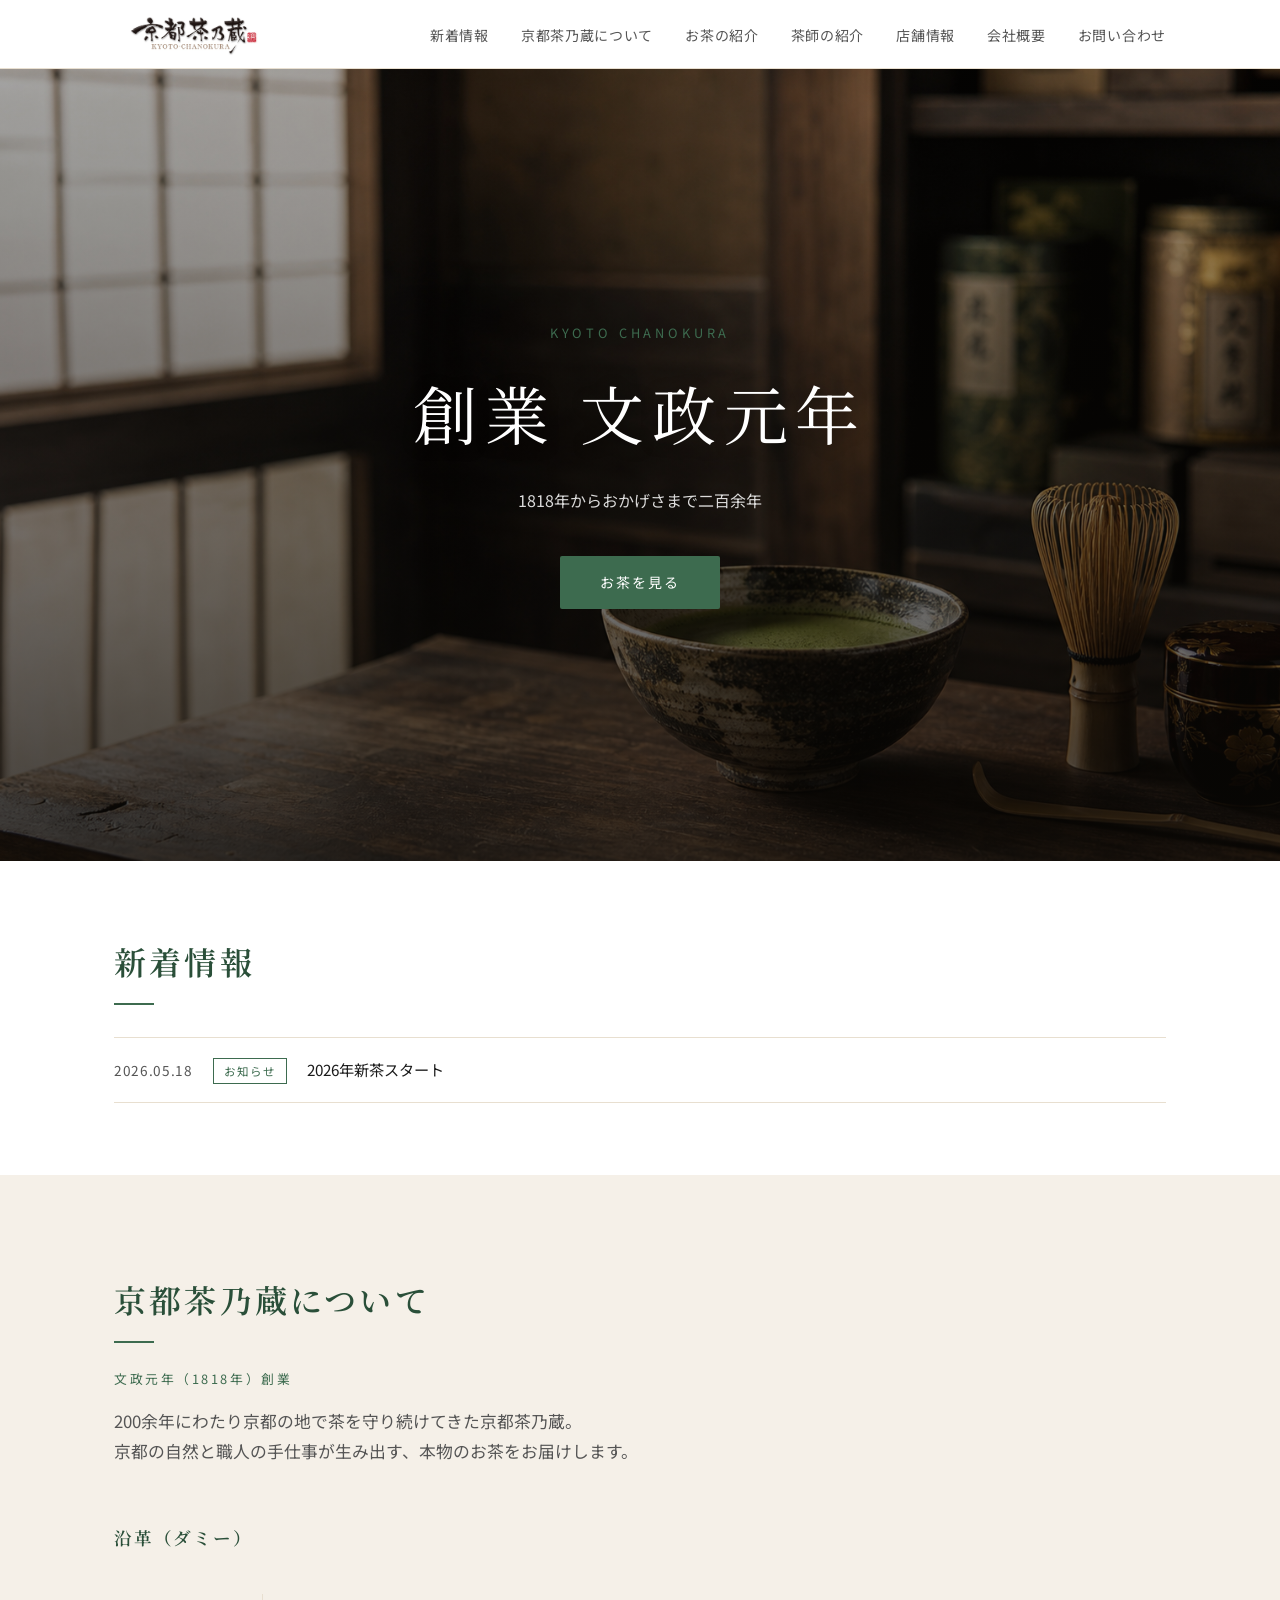
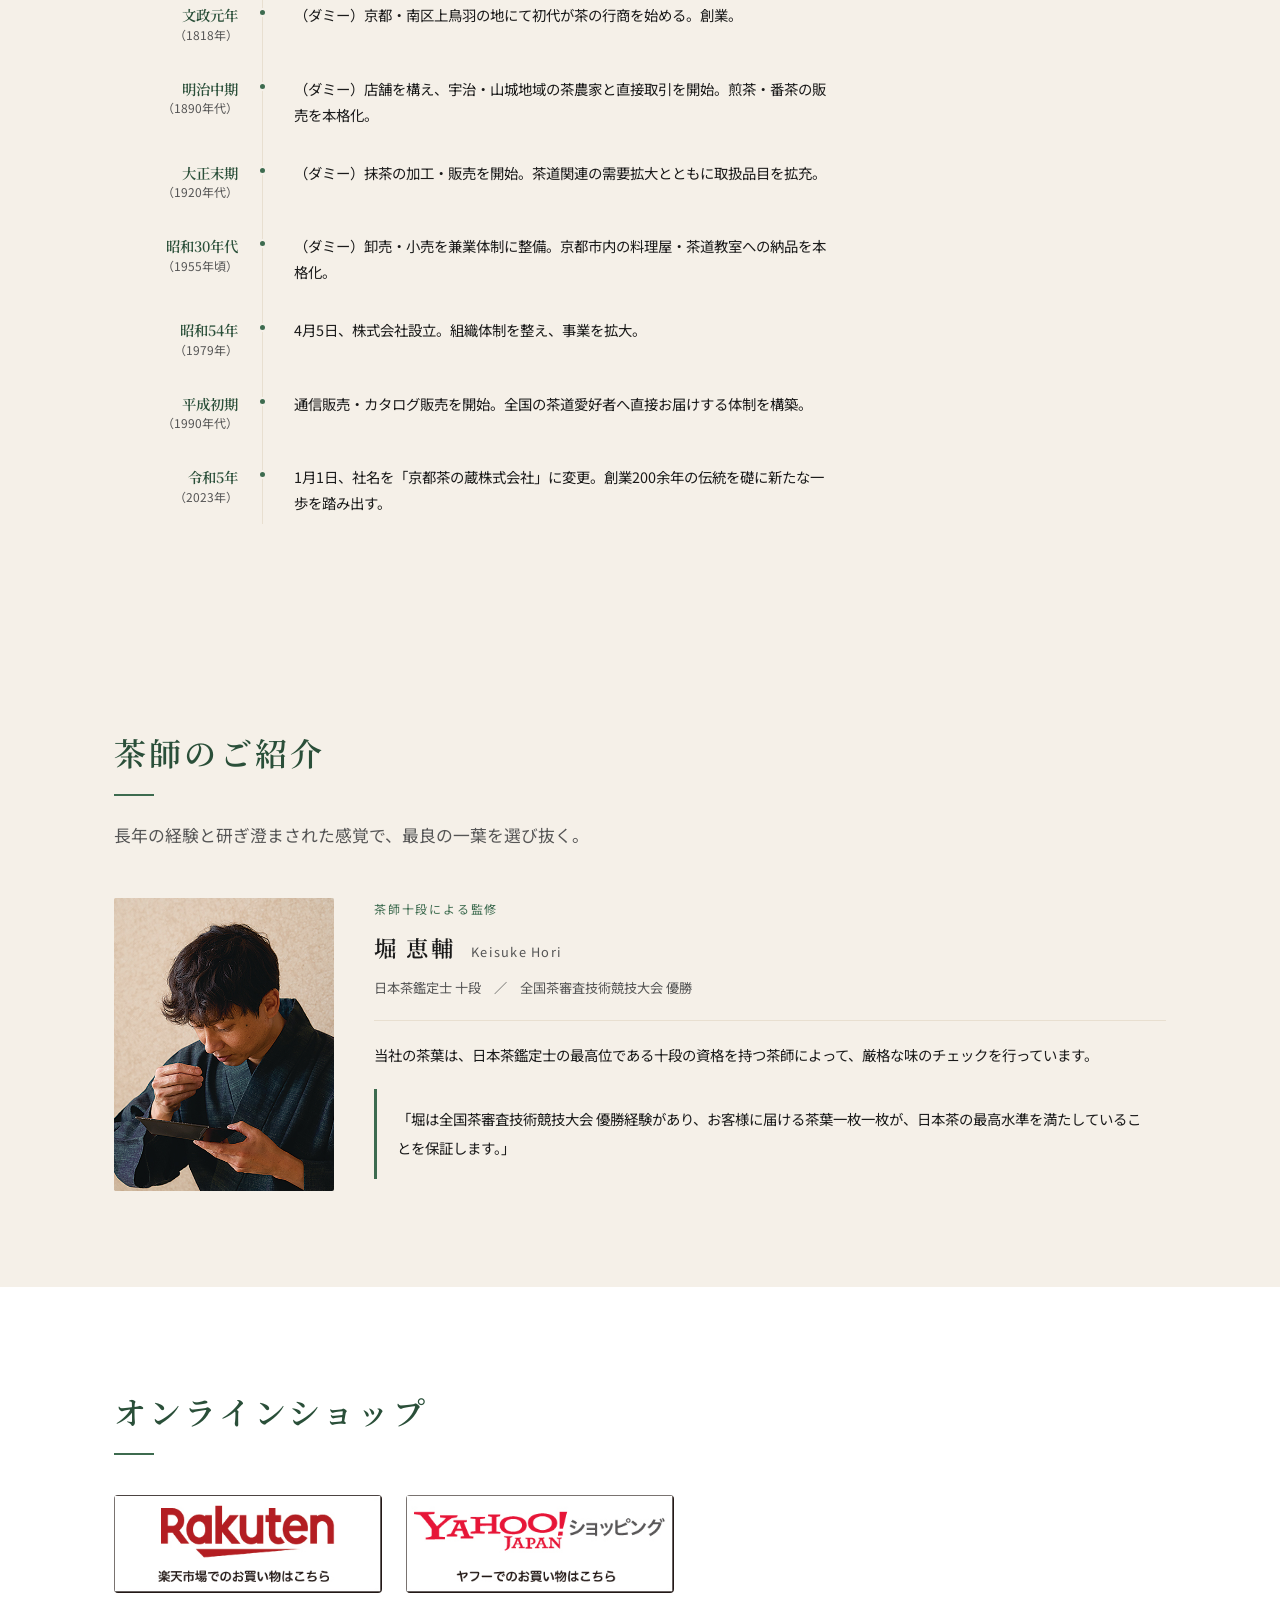
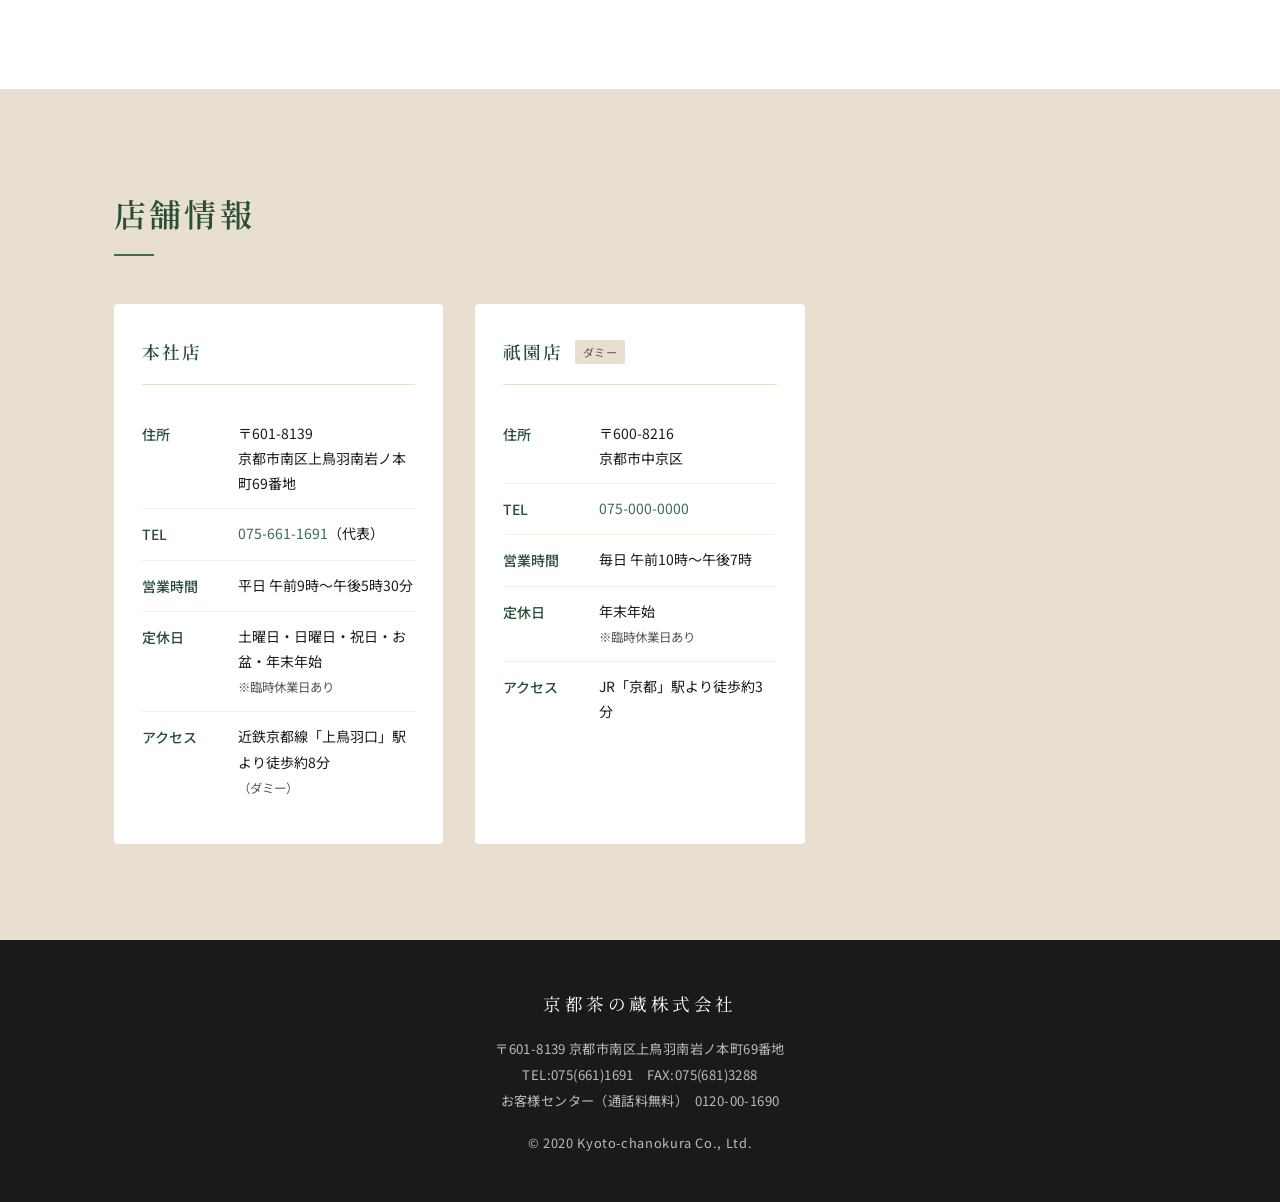
==== index.html @ 1d904d63 "Update footer with company address and contact info Co-Authored-By: Claude Sonnet 4.6 <noreply@anthr" ====
<!DOCTYPE html>
<html lang="ja">
<head>
  <meta charset="UTF-8">
  <meta name="viewport" content="width=device-width, initial-scale=1.0">
  <title>京都茶乃蔵 | 公式サイト</title>
  <meta name="description" content="京都茶乃蔵 — 京都が育んだお茶の文化を、現代の暮らしへ。">

  <!-- OGP -->
  <meta property="og:title" content="京都茶乃蔵 | 公式サイト">
  <meta property="og:description" content="京都が育んだお茶の文化を、現代の暮らしへ。">
  <meta property="og:type" content="website">
  <meta property="og:locale" content="ja_JP">

  <!-- Fonts -->
  <link rel="preconnect" href="https://fonts.googleapis.com">
  <link rel="preconnect" href="https://fonts.gstatic.com" crossorigin>
  <link href="https://fonts.googleapis.com/css2?family=Noto+Sans+JP:wght@400;500&family=Noto+Serif+JP:wght@400;600&display=swap" rel="stylesheet">

  <link rel="stylesheet" href="css/style.css">
</head>
<body>

  <!-- ヘッダー -->
  <header class="site-header">
    <div class="container header-inner">
      <a href="#" class="logo">
        <img src="images/logo08sf.jpg" alt="京都茶乃蔵" class="logo-img">
      </a>
      <nav class="global-nav" aria-label="メインナビゲーション">
        <ul>
          <li><a href="#news">新着情報</a></li>
          <li><a href="#about">京都茶乃蔵について</a></li>
          <li><a href="tea.html">お茶の紹介</a></li>
          <li><a href="#chashi">茶師の紹介</a></li>
          <li><a href="#shop">店舗情報</a></li>
          <li><a href="company.html">会社概要</a></li>
          <li><a href="#contact">お問い合わせ</a></li>
        </ul>
      </nav>
    </div>
  </header>

  <!-- ヒーロー -->
  <section class="hero" style="background-image: url('images/hero.jpg');">
    <div class="hero-overlay"></div>
    <div class="hero-content">
      <p class="hero-sub">Kyoto Chanokura</p>
      <h1 class="hero-title">創業 文政元年</h1>
      <p class="hero-desc">1818年からおかげさまで二百余年</p>
      <a href="tea.html" class="btn-primary">お茶を見る</a>
    </div>
  </section>

  <!-- 新着情報 -->
  <section id="news" class="section news">
    <div class="container news-inner">
      <h2 class="section-title">新着情報</h2>
      <ul class="news-list">
        <li class="news-item">
          <time class="news-date" datetime="2026-05-18">2026.05.18</time>
          <span class="news-category">お知らせ</span>
          <span class="news-text">2026年新茶スタート</span>
        </li>
      </ul>
    </div>
  </section>

  <!-- コンセプト／沿革 -->
  <section id="about" class="section about">
    <div class="container">
      <h2 class="section-title">京都茶乃蔵について</h2>
      <p class="about-founding">文政元年（1818年）創業</p>
      <p class="section-lead">
        200余年にわたり京都の地で茶を守り続けてきた京都茶乃蔵。<br>
        京都の自然と職人の手仕事が生み出す、本物のお茶をお届けします。
      </p>

      <h3 class="history-heading">沿革（ダミー）</h3>
      <ol class="history-list">
        <li class="history-item">
          <span class="history-year">文政元年<span class="history-ad">（1818年）</span></span>
          <span class="history-desc">（ダミー）京都・南区上鳥羽の地にて初代が茶の行商を始める。創業。</span>
        </li>
        <li class="history-item">
          <span class="history-year">明治中期<span class="history-ad">（1890年代）</span></span>
          <span class="history-desc">（ダミー）店舗を構え、宇治・山城地域の茶農家と直接取引を開始。煎茶・番茶の販売を本格化。</span>
        </li>
        <li class="history-item">
          <span class="history-year">大正末期<span class="history-ad">（1920年代）</span></span>
          <span class="history-desc">（ダミー）抹茶の加工・販売を開始。茶道関連の需要拡大とともに取扱品目を拡充。</span>
        </li>
        <li class="history-item">
          <span class="history-year">昭和30年代<span class="history-ad">（1955年頃）</span></span>
          <span class="history-desc">（ダミー）卸売・小売を兼業体制に整備。京都市内の料理屋・茶道教室への納品を本格化。</span>
        </li>
        <li class="history-item">
          <span class="history-year">昭和54年<span class="history-ad">（1979年）</span></span>
          <span class="history-desc">4月5日、株式会社設立。組織体制を整え、事業を拡大。</span>
        </li>
        <li class="history-item">
          <span class="history-year">平成初期<span class="history-ad">（1990年代）</span></span>
          <span class="history-desc">通信販売・カタログ販売を開始。全国の茶道愛好者へ直接お届けする体制を構築。</span>
        </li>
        <li class="history-item">
          <span class="history-year">令和5年<span class="history-ad">（2023年）</span></span>
          <span class="history-desc">1月1日、社名を「京都茶の蔵株式会社」に変更。創業200余年の伝統を礎に新たな一歩を踏み出す。</span>
        </li>
      </ol>
    </div>
  </section>


  <!-- 茶師の紹介 -->
  <section id="chashi" class="section chashi">
    <div class="container">
      <h2 class="section-title">茶師のご紹介</h2>
      <p class="section-lead">長年の経験と研ぎ澄まされた感覚で、最良の一葉を選び抜く。</p>

      <div class="chashi-grid">

        <article class="chashi-card">
          <div class="chashi-photo">
            <img src="images/hori.jpg" alt="堀 恵輔" loading="lazy">
          </div>
          <div class="chashi-body">
            <p class="chashi-title">茶師十段による監修</p>
            <h3 class="chashi-name">堀 恵輔<span class="chashi-name-en">Keisuke Hori</span></h3>
            <p class="chashi-grade">日本茶鑑定士 十段　／　全国茶審査技術競技大会 優勝</p>
            <p class="chashi-bio">当社の茶葉は、日本茶鑑定士の最高位である十段の資格を持つ茶師によって、厳格な味のチェックを行っています。</p>
            <blockquote class="chashi-quote">「堀は全国茶審査技術競技大会 優勝経験があり、お客様に届ける茶葉一枚一枚が、日本茶の最高水準を満たしていることを保証します。」</blockquote>
          </div>
        </article>


      </div>
    </div>
  </section>

  <!-- ECサイトバナー -->
  <section class="section ec-banner-section">
    <div class="container">
      <h2 class="section-title">オンラインショップ</h2>
      <div class="ec-banner-grid">
        <a href="https://www.rakuten.co.jp/kyoto-chanokura/" target="_blank" rel="noopener noreferrer" class="ec-banner-link">
          <img src="images/ec_rakuten.jpg" alt="楽天市場で購入する" class="ec-banner-img">
        </a>
        <a href="https://store.shopping.yahoo.co.jp/kyoto-chanokura/" target="_blank" rel="noopener noreferrer" class="ec-banner-link">
          <img src="images/ec_yahoo.jpg" alt="Yahoo!ショッピングで購入する" class="ec-banner-img">
        </a>
      </div>
    </div>
  </section>

  <!-- 店舗情報 -->
  <section id="shop" class="section shop">
    <div class="container">
      <h2 class="section-title">店舗情報</h2>

      <div class="shop-grid">

        <!-- 本社店 -->
        <div class="shop-card">
          <h3 class="shop-name">本社店</h3>
          <dl class="shop-info">
            <div class="shop-row">
              <dt>住所</dt>
              <dd>〒601-8139<br>京都市南区上鳥羽南岩ノ本町69番地</dd>
            </div>
            <div class="shop-row">
              <dt>TEL</dt>
              <dd><a href="tel:0756611691">075-661-1691</a>（代表）</dd>
            </div>
            <div class="shop-row">
              <dt>営業時間</dt>
              <dd>平日 午前9時〜午後5時30分</dd>
            </div>
            <div class="shop-row">
              <dt>定休日</dt>
              <dd>土曜日・日曜日・祝日・お盆・年末年始<br><span class="shop-note">※臨時休業日あり</span></dd>
            </div>
            <div class="shop-row">
              <dt>アクセス</dt>
              <dd>近鉄京都線「上鳥羽口」駅より徒歩約8分<br><span class="shop-note">（ダミー）</span></dd>
            </div>
          </dl>
        </div>

        <!-- 京都駅前店（ダミー） -->
        <div class="shop-card">
          <h3 class="shop-name">祇園店<span class="shop-badge">ダミー</span></h3>
          <dl class="shop-info">
            <div class="shop-row">
              <dt>住所</dt>
              <dd>〒600-8216<br>京都市中京区</dd>
            </div>
            <div class="shop-row">
              <dt>TEL</dt>
              <dd><a href="tel:0756611691">075-000-0000</a></dd>
            </div>
            <div class="shop-row">
              <dt>営業時間</dt>
              <dd>毎日 午前10時〜午後7時</dd>
            </div>
            <div class="shop-row">
              <dt>定休日</dt>
              <dd>年末年始<br><span class="shop-note">※臨時休業日あり</span></dd>
            </div>
            <div class="shop-row">
              <dt>アクセス</dt>
              <dd>JR「京都」駅より徒歩約3分</dd>
            </div>
          </dl>
        </div>

      </div><!-- /.shop-grid -->
    </div>
  </section>

  <!-- フッター -->
  <footer class="site-footer">
    <div class="container">
      <p class="footer-logo">京都茶の蔵株式会社</p>
      <p class="footer-address">〒601-8139 京都市南区上鳥羽南岩ノ本町69番地</p>
      <p class="footer-tel">TEL:075(661)1691　FAX:075(681)3288</p>
      <p class="footer-tel">お客様センター（通話料無料）　0120-00-1690</p>
      <p class="footer-copy">&copy; 2020 Kyoto-chanokura Co., Ltd.</p>
    </div>
  </footer>

  <script src="js/main.js"></script>
</body>
</html>
---- css/style.css ----
/* ===========================
   CSS カスタムプロパティ（和モダンカラー）
   =========================== */
:root {
  --color-matcha:    #3d6b4f;   /* 抹茶グリーン */
  --color-matcha-dk: #2a4f39;   /* 濃い抹茶 */
  --color-kinari:    #f5f0e8;   /* 生成り色（背景） */
  --color-beige:     #e8dfd0;   /* ベージュ */
  --color-sumi:      #1a1a1a;   /* 墨色（テキスト） */
  --color-sumi-lt:   #555;      /* 薄墨 */
  --color-white:     #ffffff;

  --font-serif: 'Noto Serif JP', serif;
  --font-sans:  'Noto Sans JP', sans-serif;

  --container-width: 1100px;
  --section-pad: 96px;
}

/* ===========================
   リセット・ベース
   =========================== */
*, *::before, *::after { box-sizing: border-box; margin: 0; padding: 0; }

html { scroll-behavior: smooth; }

body {
  font-family: var(--font-sans);
  font-size: 1rem;
  line-height: 1.8;
  color: var(--color-sumi);
  background: var(--color-kinari);
}

img { display: block; max-width: 100%; }

a { color: inherit; text-decoration: none; }

ul { list-style: none; }

/* ===========================
   レイアウト共通
   =========================== */
.container {
  max-width: var(--container-width);
  margin: 0 auto;
  padding: 0 24px;
}

.section {
  padding: var(--section-pad) 0;
}

.section-title {
  font-family: var(--font-serif);
  font-size: clamp(1.5rem, 3vw, 2rem);
  font-weight: 600;
  letter-spacing: 0.1em;
  margin-bottom: 24px;
  color: var(--color-matcha-dk);
}

.section-title::after {
  content: '';
  display: block;
  width: 40px;
  height: 2px;
  background: var(--color-matcha);
  margin-top: 12px;
}

.about-founding {
  font-size: 0.8rem;
  letter-spacing: 0.2em;
  color: var(--color-matcha);
  margin-bottom: 16px;
}

.section-lead {
  font-size: 1.05rem;
  color: var(--color-sumi-lt);
  max-width: 560px;
}

/* ===========================
   ヘッダー
   =========================== */
.site-header {
  position: sticky;
  top: 0;
  z-index: 100;
  background: var(--color-white);
  border-bottom: 1px solid var(--color-beige);
}

.header-inner {
  display: flex;
  align-items: center;
  justify-content: space-between;
  height: 68px;
}

.logo {
  display: flex;
  align-items: center;
}

.logo-img {
  height: 48px;
  width: auto;
  display: block;
}

.global-nav ul {
  display: flex;
  gap: 32px;
}

.global-nav a {
  font-size: 0.875rem;
  letter-spacing: 0.05em;
  color: var(--color-sumi-lt);
  transition: color 0.2s;
}

.global-nav a:hover {
  color: var(--color-matcha);
}

/* ===========================
   ヒーロー
   =========================== */
.hero {
  min-height: 88vh;
  display: flex;
  align-items: center;
  justify-content: center;
  text-align: center;
  background-color: #1a1410;
  background-size: cover;
  background-position: center 40%;
  background-repeat: no-repeat;
  padding: 80px 24px;
  position: relative;
}

.hero-overlay {
  position: absolute;
  inset: 0;
  background: linear-gradient(
    to bottom,
    rgba(10, 8, 5, 0.35) 0%,
    rgba(10, 8, 5, 0.55) 60%,
    rgba(10, 8, 5, 0.75) 100%
  );
}

.hero-content {
  position: relative;
  z-index: 1;
}

.hero-sub {
  font-size: 0.8rem;
  letter-spacing: 0.3em;
  text-transform: uppercase;
  color: var(--color-matcha);
  margin-bottom: 20px;
}

.hero-title {
  font-family: var(--font-serif);
  font-size: clamp(2.2rem, 6vw, 4rem);
  font-weight: 400;
  letter-spacing: 0.12em;
  line-height: 1.5;
  color: var(--color-white);
  text-shadow: 0 2px 16px rgba(0,0,0,0.4);
  margin-bottom: 24px;
}

.hero-desc {
  font-size: 1rem;
  color: rgba(255, 255, 255, 0.85);
  line-height: 2;
  margin-bottom: 40px;
}

/* ===========================
   ボタン
   =========================== */
.btn-primary {
  display: inline-block;
  padding: 14px 40px;
  background: var(--color-matcha);
  color: var(--color-white);
  font-size: 0.875rem;
  letter-spacing: 0.15em;
  border-radius: 2px;
  transition: background 0.25s;
}

.btn-primary:hover {
  background: var(--color-matcha-dk);
}

/* ===========================
   商品グリッド
   =========================== */
.product-grid {
  display: grid;
  grid-template-columns: repeat(auto-fill, minmax(280px, 1fr));
  gap: 32px;
  margin-top: 48px;
}

/* ===========================
   新着情報
   =========================== */
.news {
  background: var(--color-white);
  padding-top: 72px;
  padding-bottom: 72px;
}

.news-list {
  margin-top: 32px;
  border-top: 1px solid var(--color-beige);
}

.news-item {
  display: flex;
  align-items: baseline;
  gap: 20px;
  padding: 18px 0;
  border-bottom: 1px solid var(--color-beige);
  flex-wrap: wrap;
}

.news-date {
  font-size: 0.85rem;
  color: var(--color-sumi-lt);
  letter-spacing: 0.05em;
  white-space: nowrap;
}

.news-category {
  font-size: 0.72rem;
  letter-spacing: 0.08em;
  color: var(--color-matcha);
  border: 1px solid var(--color-matcha);
  padding: 2px 10px;
  white-space: nowrap;
}

.news-text {
  font-size: 0.95rem;
  color: var(--color-sumi);
}

/* ===========================
   沿革
   =========================== */
.history-heading {
  font-family: var(--font-serif);
  font-size: 1.1rem;
  font-weight: 600;
  letter-spacing: 0.1em;
  color: var(--color-matcha-dk);
  margin-top: 56px;
  margin-bottom: 32px;
}

.history-list {
  list-style: none;
  max-width: 720px;
  position: relative;
}

.history-list::before {
  content: '';
  position: absolute;
  left: 148px;
  top: 8px;
  bottom: 8px;
  width: 1px;
  background: var(--color-beige);
}

.history-item {
  display: grid;
  grid-template-columns: 148px 1fr;
  gap: 0 32px;
  padding: 16px 0;
  position: relative;
}

.history-item::before {
  content: '';
  position: absolute;
  left: 144px;
  top: 22px;
  width: 9px;
  height: 9px;
  border-radius: 50%;
  background: var(--color-matcha);
  border: 2px solid var(--color-kinari);
}

.history-year {
  font-family: var(--font-serif);
  font-size: 0.9rem;
  font-weight: 600;
  color: var(--color-matcha-dk);
  text-align: right;
  padding-right: 24px;
  padding-top: 2px;
  line-height: 1.5;
}

.history-ad {
  display: block;
  font-family: var(--font-sans);
  font-size: 0.75rem;
  font-weight: 400;
  color: var(--color-sumi-lt);
  letter-spacing: 0;
}

.history-desc {
  font-size: 0.9rem;
  color: var(--color-sumi);
  line-height: 1.8;
}

@media (max-width: 600px) {
  .history-list::before { left: 0; }

  .history-item {
    grid-template-columns: 1fr;
    padding-left: 20px;
  }

  .history-item::before { left: -4px; top: 18px; }

  .history-year { text-align: left; padding-right: 0; }
}

/* ===========================
   商品カード
   =========================== */
.product-card {
  background: var(--color-white);
  border-radius: 4px;
  overflow: hidden;
  transition: transform 0.25s, box-shadow 0.25s;
}

.product-card:hover {
  transform: translateY(-4px);
  box-shadow: 0 12px 32px rgba(0,0,0,0.08);
}

.product-img-wrap {
  aspect-ratio: 4 / 3;
  overflow: hidden;
  background: var(--color-beige);
}

.product-img-wrap img {
  width: 100%;
  height: 100%;
  object-fit: cover;
  transition: transform 0.4s;
}

.product-card:hover .product-img-wrap img {
  transform: scale(1.04);
}

.product-body {
  padding: 20px 24px 28px;
}

.product-name {
  font-family: var(--font-serif);
  font-size: 1.2rem;
  font-weight: 600;
  letter-spacing: 0.1em;
  color: var(--color-matcha-dk);
  margin-bottom: 10px;
}

.product-desc {
  font-size: 0.875rem;
  color: var(--color-sumi-lt);
  line-height: 1.8;
}

/* ===========================
   茶師の紹介
   =========================== */
.chashi-grid {
  display: flex;
  flex-direction: column;
  gap: 56px;
  margin-top: 48px;
}

.chashi-card {
  display: grid;
  grid-template-columns: 220px 1fr;
  gap: 40px;
  align-items: start;
}


.chashi-photo {
  aspect-ratio: 3 / 4;
  overflow: hidden;
  background: var(--color-beige);
  border-radius: 2px;
}

.chashi-photo img {
  width: 100%;
  height: 100%;
  object-fit: cover;
  object-position: top;
}

.chashi-title {
  font-size: 0.75rem;
  letter-spacing: 0.15em;
  color: var(--color-matcha);
  margin-bottom: 8px;
}

.chashi-name {
  font-family: var(--font-serif);
  font-size: 1.4rem;
  font-weight: 600;
  letter-spacing: 0.1em;
  color: var(--color-sumi);
  margin-bottom: 8px;
  display: flex;
  align-items: baseline;
  gap: 16px;
  flex-wrap: wrap;
}

.chashi-name-en {
  font-family: var(--font-sans);
  font-size: 0.8rem;
  font-weight: 400;
  letter-spacing: 0.1em;
  color: var(--color-sumi-lt);
}

.chashi-grade {
  font-size: 0.825rem;
  color: var(--color-sumi-lt);
  margin-bottom: 20px;
  padding-bottom: 20px;
  border-bottom: 1px solid var(--color-beige);
}

.chashi-bio {
  font-size: 0.9rem;
  color: var(--color-sumi);
  line-height: 2;
}

.chashi-quote {
  margin-top: 20px;
  padding: 16px 20px;
  border-left: 3px solid var(--color-matcha);
  background: var(--color-kinari);
  font-size: 0.9rem;
  line-height: 2;
  color: var(--color-sumi);
  font-style: normal;
}

@media (max-width: 640px) {
  .chashi-card,
  .chashi-card:nth-child(even) {
    grid-template-columns: 1fr;
    direction: ltr;
  }

  .chashi-photo {
    aspect-ratio: 4 / 3;
    max-width: 180px;
  }
}

/* ===========================
   店舗情報
   =========================== */
.shop {
  background: var(--color-beige);
}

.shop-grid {
  display: grid;
  grid-template-columns: repeat(auto-fill, minmax(320px, 1fr));
  gap: 32px;
  margin-top: 48px;
}

.shop-card {
  background: var(--color-white);
  padding: 32px 28px;
  border-radius: 4px;
}

.shop-name {
  font-family: var(--font-serif);
  font-size: 1.1rem;
  font-weight: 600;
  letter-spacing: 0.1em;
  color: var(--color-matcha-dk);
  margin-bottom: 24px;
  padding-bottom: 16px;
  border-bottom: 1px solid var(--color-beige);
  display: flex;
  align-items: center;
  gap: 12px;
}

.shop-badge {
  font-family: var(--font-sans);
  font-size: 0.7rem;
  font-weight: 400;
  letter-spacing: 0.05em;
  background: var(--color-beige);
  color: var(--color-sumi-lt);
  padding: 2px 8px;
  border-radius: 2px;
}

.shop-info { display: flex; flex-direction: column; gap: 0; }

.shop-row {
  display: grid;
  grid-template-columns: 80px 1fr;
  gap: 0 16px;
  padding: 12px 0;
  border-bottom: 1px solid var(--color-kinari);
  font-size: 0.875rem;
}

.shop-row:last-child { border-bottom: none; }

.shop-row dt {
  color: var(--color-matcha-dk);
  font-weight: 500;
  padding-top: 1px;
}

.shop-row dd {
  color: var(--color-sumi);
  line-height: 1.8;
}

.shop-row dd a {
  color: var(--color-matcha);
}

.shop-note {
  font-size: 0.78rem;
  color: var(--color-sumi-lt);
}

/* ===========================
   ECサイトバナー
   =========================== */
.ec-banner-section {
  background: var(--color-white);
}

.ec-banner-grid {
  display: grid;
  grid-template-columns: 1fr 1fr;
  gap: 24px;
  margin-top: 40px;
  max-width: 560px;
}

.ec-banner-link {
  display: block;
  border-radius: 4px;
  overflow: hidden;
  transition: opacity 0.25s, transform 0.25s;
}

.ec-banner-link:hover {
  opacity: 0.85;
  transform: translateY(-3px);
}

.ec-banner-img {
  width: 100%;
  height: auto;
  display: block;
}

@media (max-width: 600px) {
  .ec-banner-grid {
    grid-template-columns: 1fr;
  }
}

/* ===========================
   フッター
   =========================== */
.site-footer {
  background: var(--color-sumi);
  color: rgba(255,255,255,0.7);
  padding: 48px 0;
  text-align: center;
}

.footer-logo {
  font-family: var(--font-serif);
  font-size: 1.1rem;
  letter-spacing: 0.2em;
  color: var(--color-white);
  margin-bottom: 16px;
}

.footer-address,
.footer-tel {
  font-size: 0.825rem;
  letter-spacing: 0.03em;
  line-height: 2;
}

.footer-copy {
  font-size: 0.8rem;
  letter-spacing: 0.05em;
  margin-top: 16px;
}

/* ===========================
   レスポンシブ
   =========================== */
@media (max-width: 768px) {
  :root { --section-pad: 64px; }

  .global-nav { display: none; } /* TODO: ハンバーガーメニューに置き換え */

  .hero { min-height: 80vh; }
}
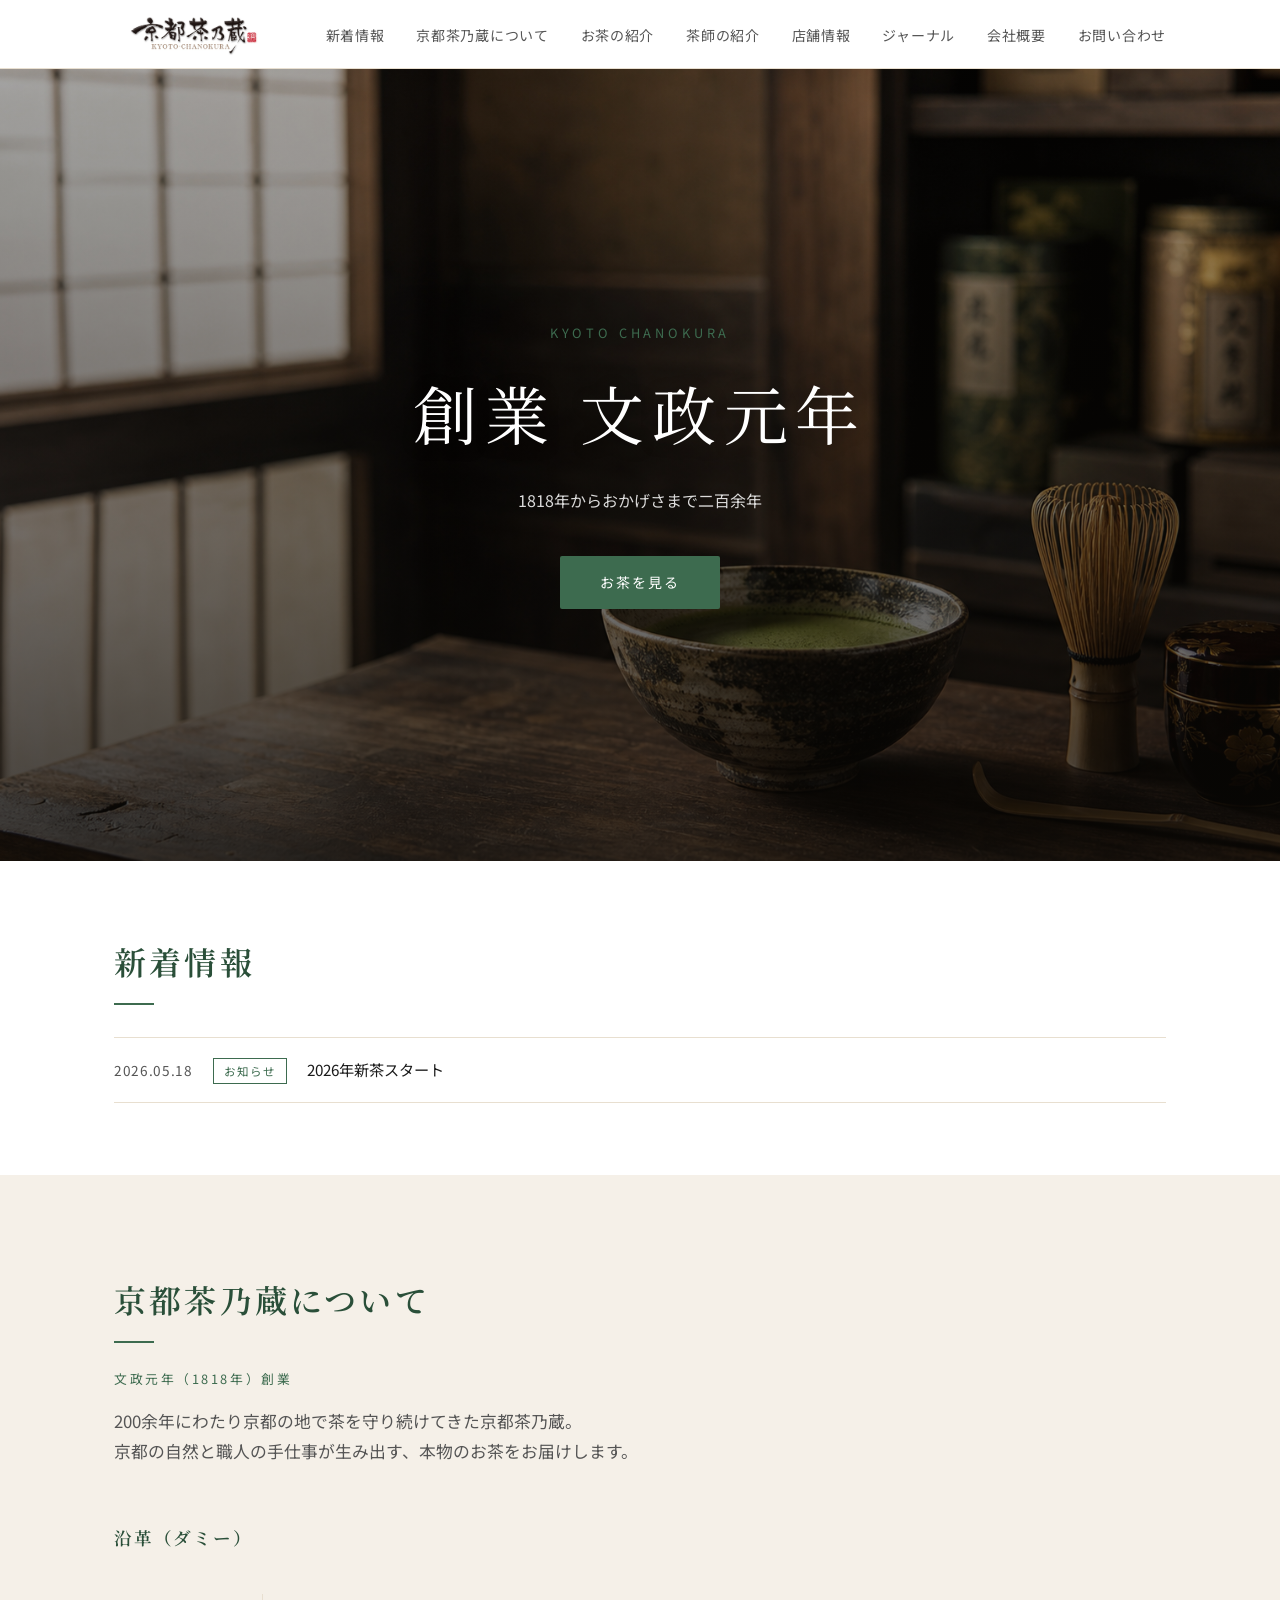
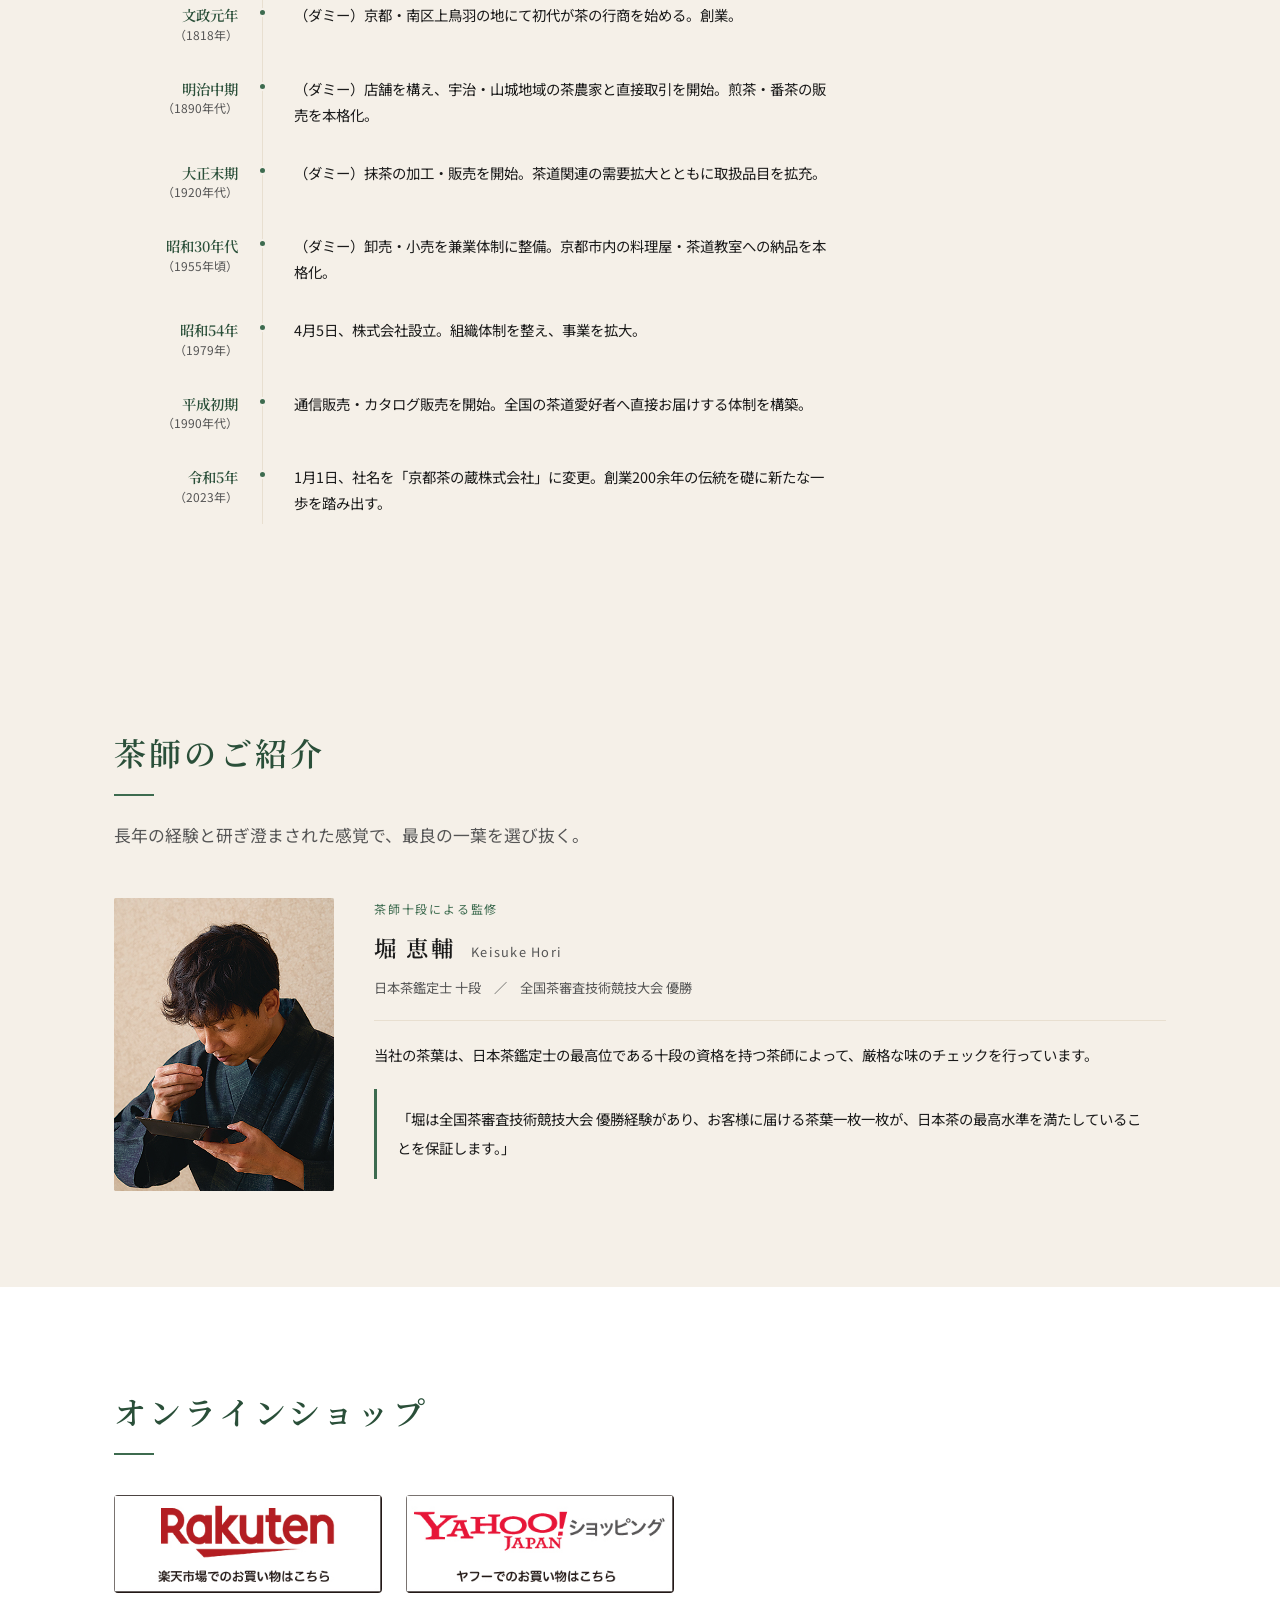
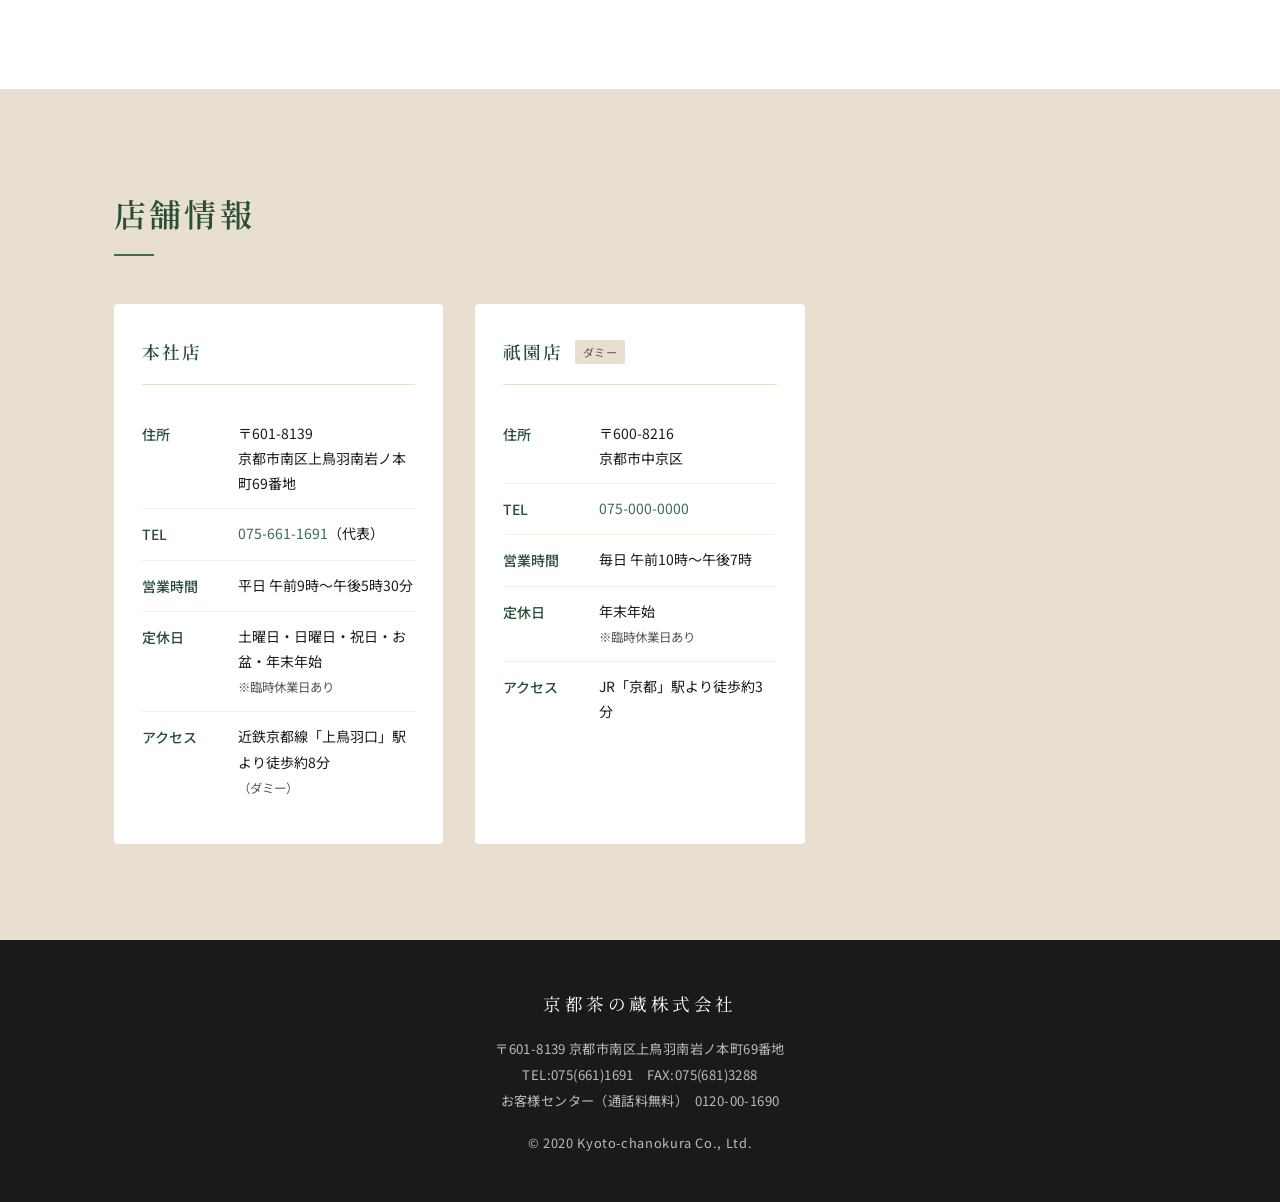
==== commit ae87e44f: "Add journal page with tea columns and update navigation - Add journal.html with 6 dummy column artic" ====
--- a/index.html
+++ b/index.html
@@ -34,6 +34,7 @@
           <li><a href="tea.html">お茶の紹介</a></li>
           <li><a href="#chashi">茶師の紹介</a></li>
           <li><a href="#shop">店舗情報</a></li>
+          <li><a href="journal.html">ジャーナル</a></li>
           <li><a href="company.html">会社概要</a></li>
           <li><a href="#contact">お問い合わせ</a></li>
         </ul>
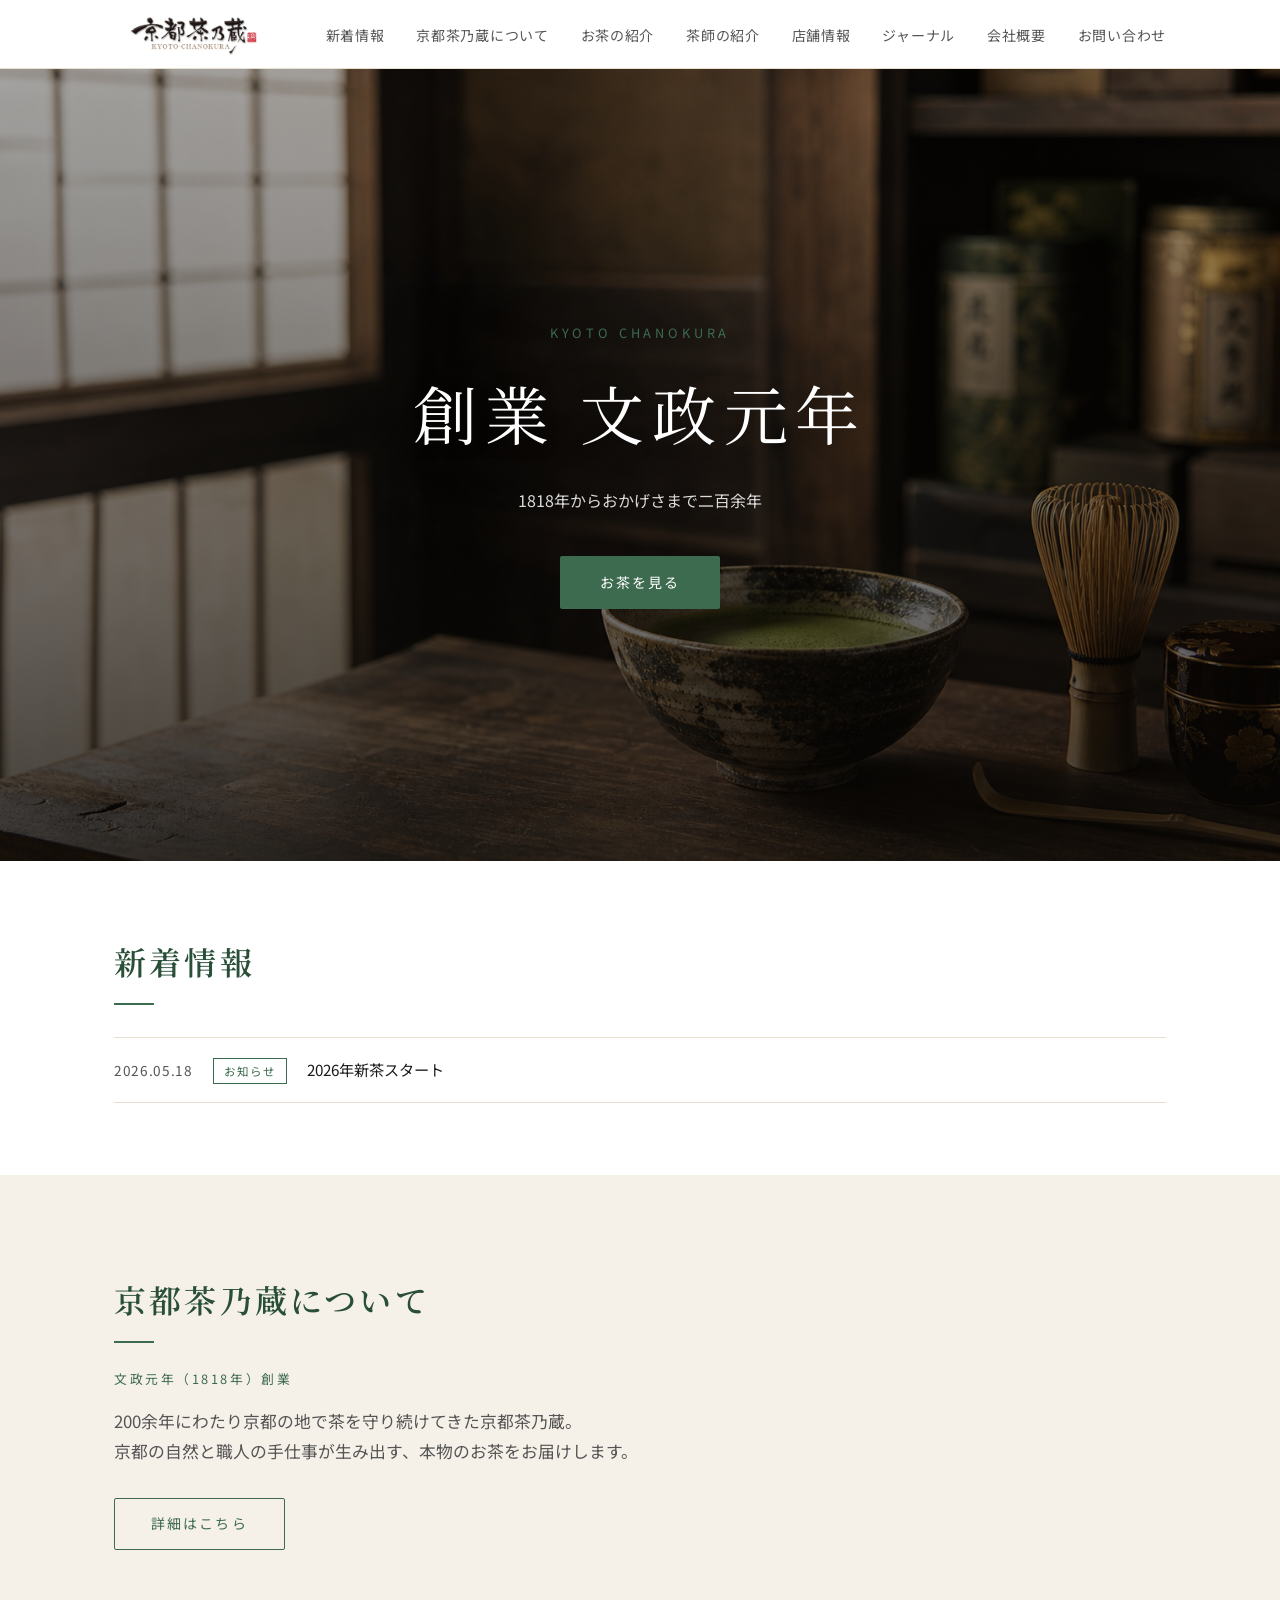
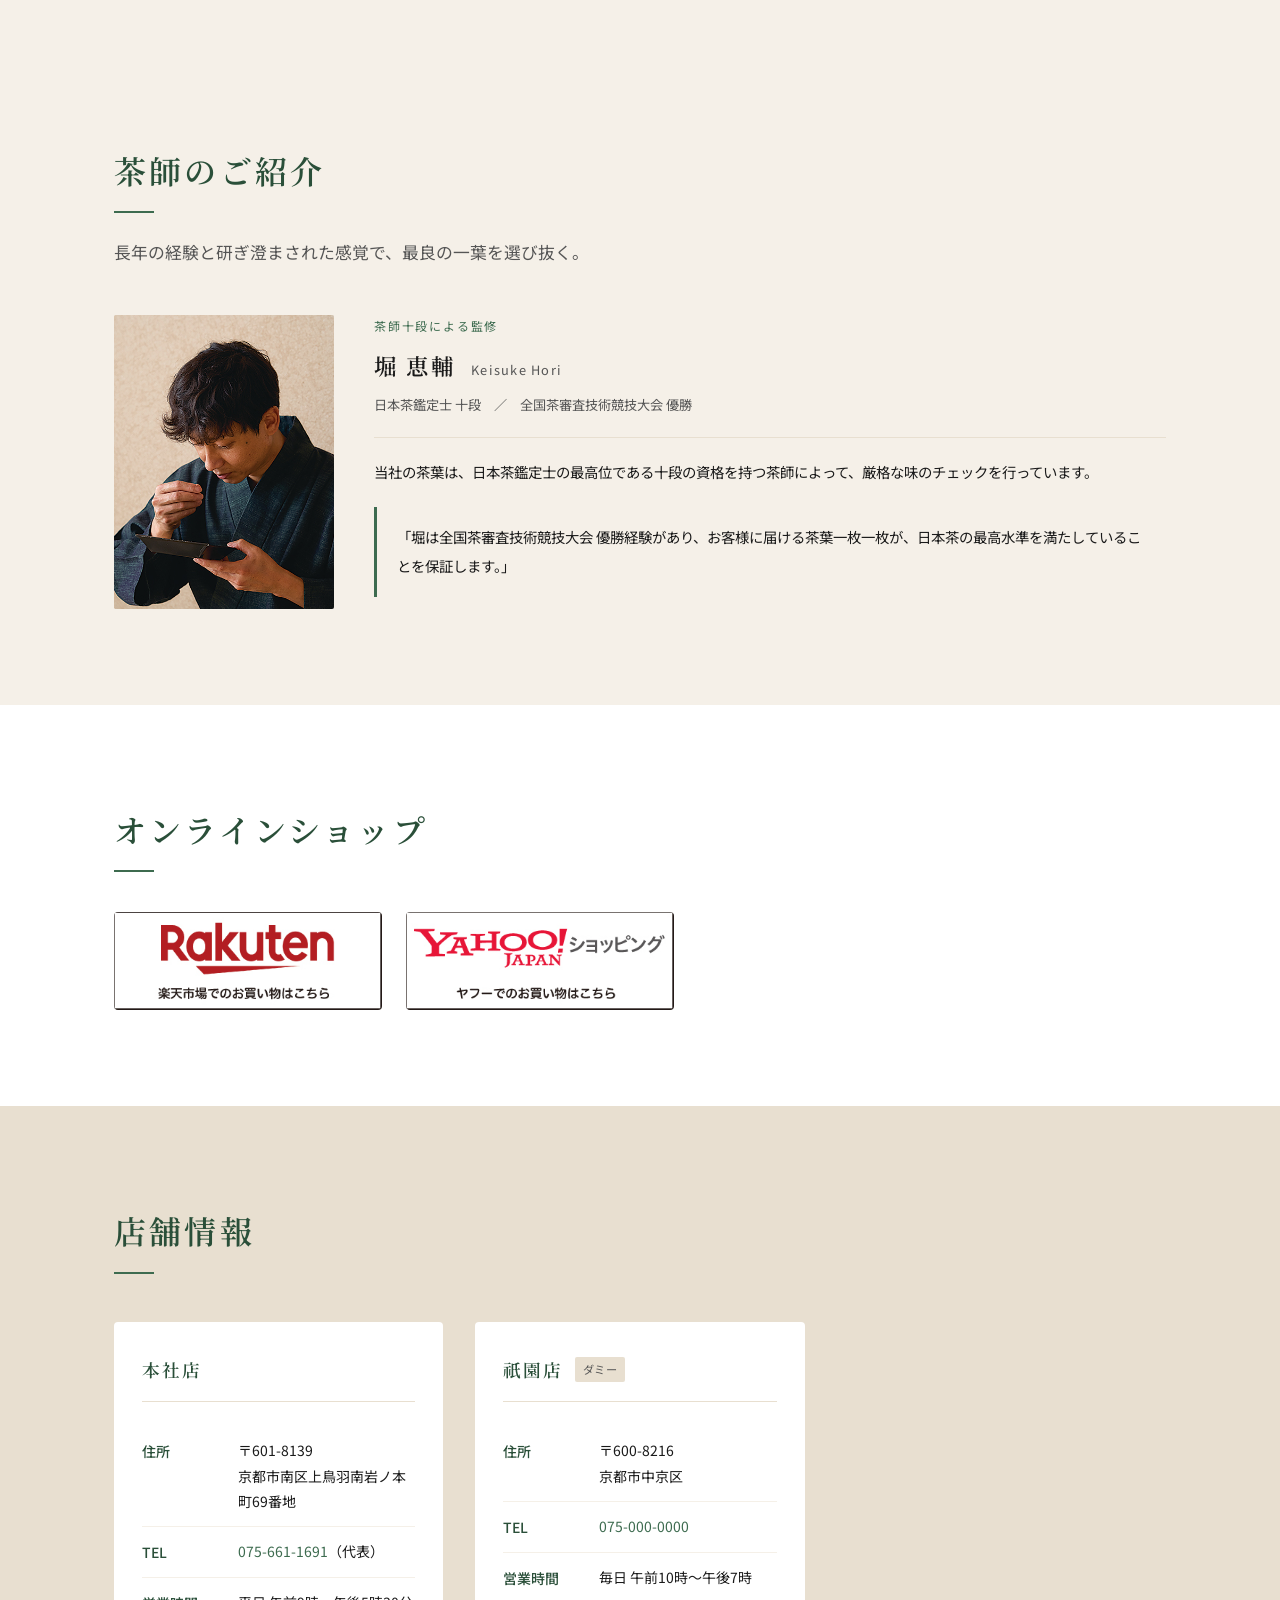
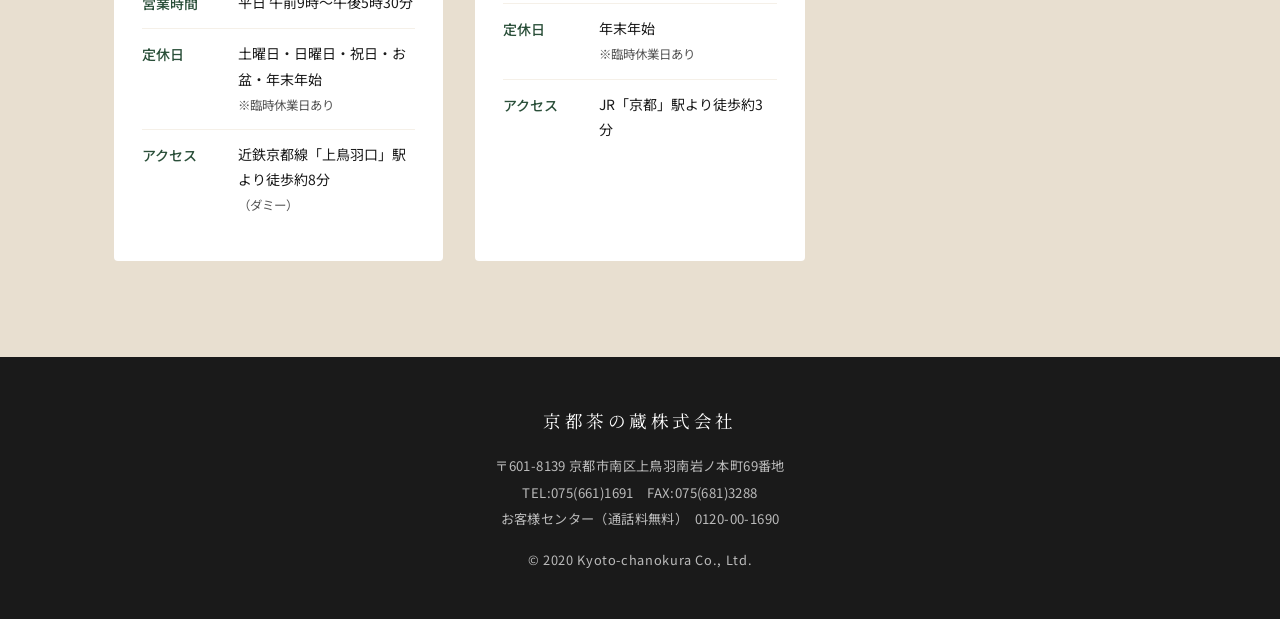
==== commit a913be4d: "Add about page and detail button for about section - Add about.html with company history timeline - " ====
--- a/index.html
+++ b/index.html
@@ -30,7 +30,7 @@
       <nav class="global-nav" aria-label="メインナビゲーション">
         <ul>
           <li><a href="#news">新着情報</a></li>
-          <li><a href="#about">京都茶乃蔵について</a></li>
+          <li><a href="about.html">京都茶乃蔵について</a></li>
           <li><a href="tea.html">お茶の紹介</a></li>
           <li><a href="#chashi">茶師の紹介</a></li>
           <li><a href="#shop">店舗情報</a></li>
@@ -67,7 +67,7 @@
     </div>
   </section>
 
-  <!-- コンセプト／沿革 -->
+  <!-- コンセプト -->
   <section id="about" class="section about">
     <div class="container">
       <h2 class="section-title">京都茶乃蔵について</h2>
@@ -76,38 +76,7 @@
         200余年にわたり京都の地で茶を守り続けてきた京都茶乃蔵。<br>
         京都の自然と職人の手仕事が生み出す、本物のお茶をお届けします。
       </p>
-
-      <h3 class="history-heading">沿革（ダミー）</h3>
-      <ol class="history-list">
-        <li class="history-item">
-          <span class="history-year">文政元年<span class="history-ad">（1818年）</span></span>
-          <span class="history-desc">（ダミー）京都・南区上鳥羽の地にて初代が茶の行商を始める。創業。</span>
-        </li>
-        <li class="history-item">
-          <span class="history-year">明治中期<span class="history-ad">（1890年代）</span></span>
-          <span class="history-desc">（ダミー）店舗を構え、宇治・山城地域の茶農家と直接取引を開始。煎茶・番茶の販売を本格化。</span>
-        </li>
-        <li class="history-item">
-          <span class="history-year">大正末期<span class="history-ad">（1920年代）</span></span>
-          <span class="history-desc">（ダミー）抹茶の加工・販売を開始。茶道関連の需要拡大とともに取扱品目を拡充。</span>
-        </li>
-        <li class="history-item">
-          <span class="history-year">昭和30年代<span class="history-ad">（1955年頃）</span></span>
-          <span class="history-desc">（ダミー）卸売・小売を兼業体制に整備。京都市内の料理屋・茶道教室への納品を本格化。</span>
-        </li>
-        <li class="history-item">
-          <span class="history-year">昭和54年<span class="history-ad">（1979年）</span></span>
-          <span class="history-desc">4月5日、株式会社設立。組織体制を整え、事業を拡大。</span>
-        </li>
-        <li class="history-item">
-          <span class="history-year">平成初期<span class="history-ad">（1990年代）</span></span>
-          <span class="history-desc">通信販売・カタログ販売を開始。全国の茶道愛好者へ直接お届けする体制を構築。</span>
-        </li>
-        <li class="history-item">
-          <span class="history-year">令和5年<span class="history-ad">（2023年）</span></span>
-          <span class="history-desc">1月1日、社名を「京都茶の蔵株式会社」に変更。創業200余年の伝統を礎に新たな一歩を踏み出す。</span>
-        </li>
-      </ol>
+      <a href="about.html" class="btn-secondary">詳細はこちら</a>
     </div>
   </section>
 
--- a/css/style.css
+++ b/css/style.css
@@ -202,6 +202,23 @@
 
 .btn-primary:hover {
   background: var(--color-matcha-dk);
+}
+
+.btn-secondary {
+  display: inline-block;
+  margin-top: 32px;
+  padding: 12px 36px;
+  border: 1px solid var(--color-matcha);
+  color: var(--color-matcha);
+  font-size: 0.875rem;
+  letter-spacing: 0.15em;
+  border-radius: 2px;
+  transition: background 0.25s, color 0.25s;
+}
+
+.btn-secondary:hover {
+  background: var(--color-matcha);
+  color: var(--color-white);
 }
 
 /* ===========================
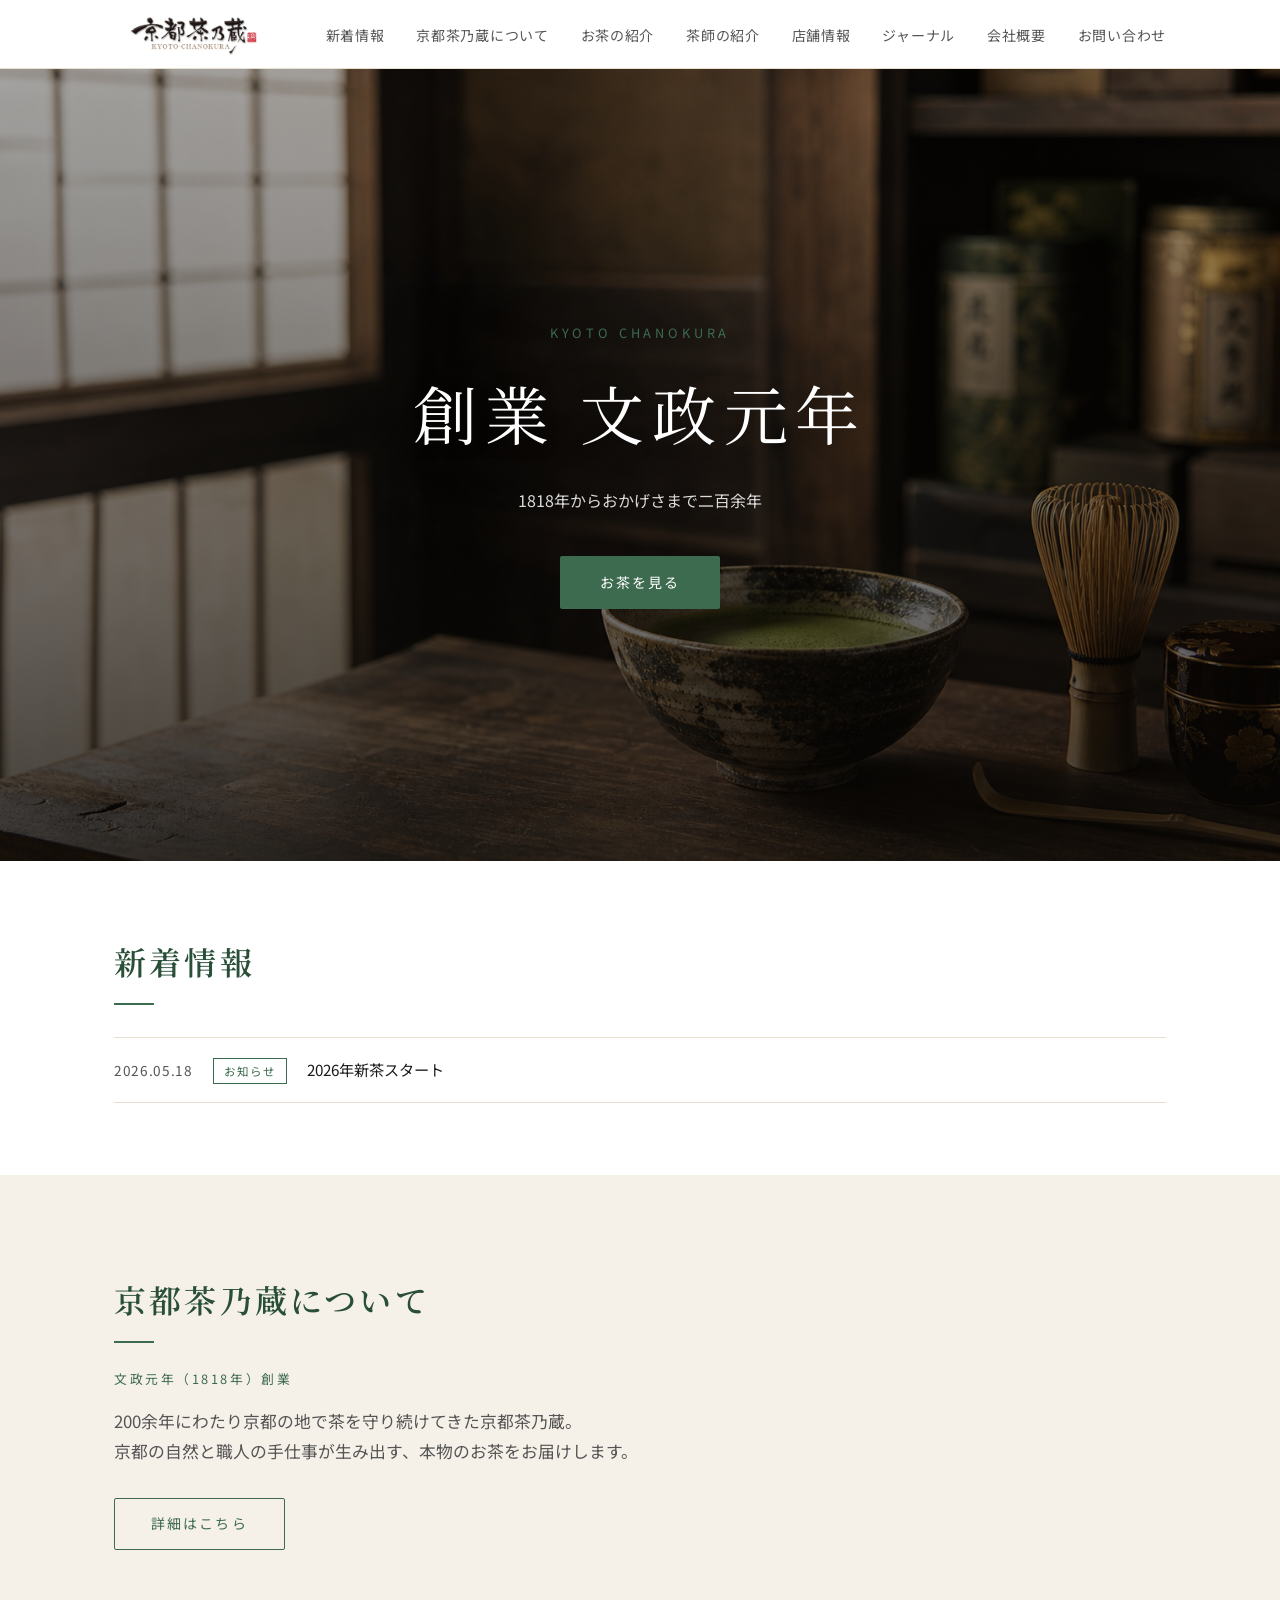
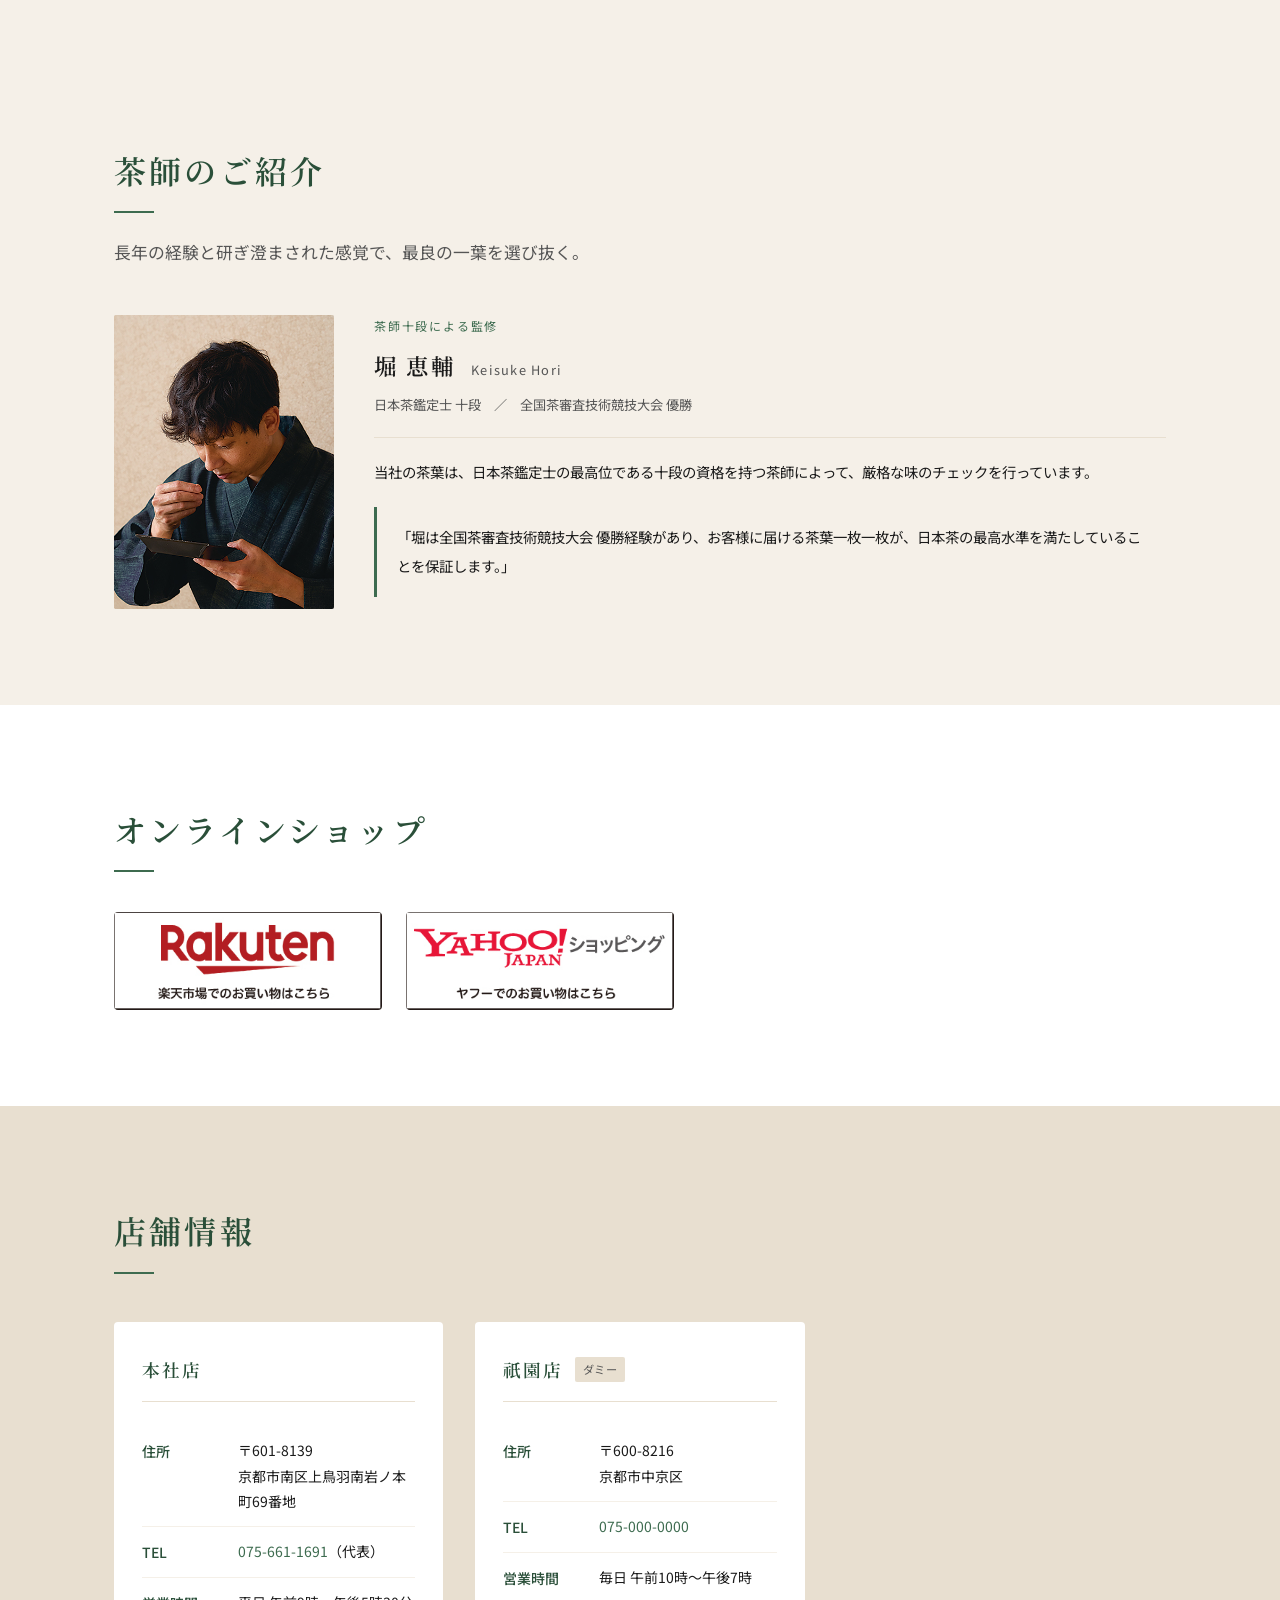
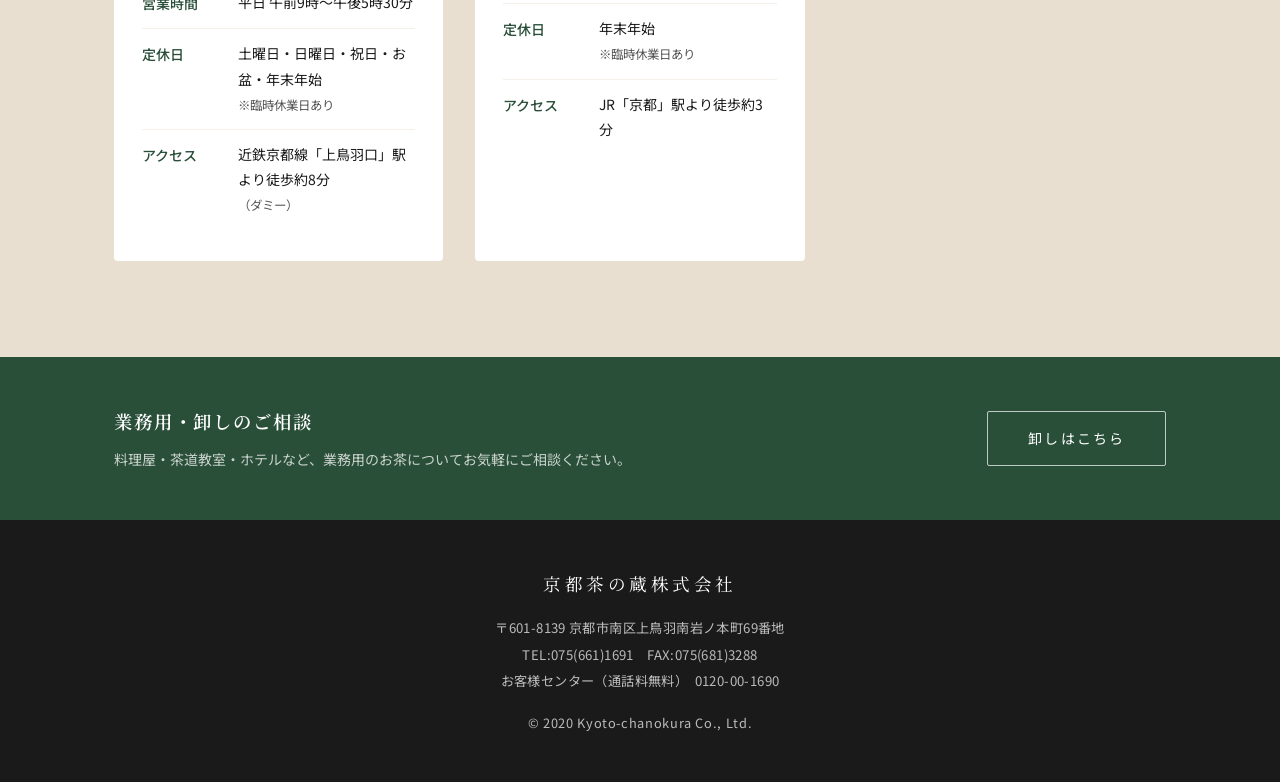
==== commit 103a1650: "Add wholesale page and CTA banner on home page - Add wholesale.html with product list, terms, and co" ====
--- a/index.html
+++ b/index.html
@@ -187,6 +187,17 @@
     </div>
   </section>
 
+  <!-- 卸しCTA -->
+  <section class="wholesale-cta">
+    <div class="container wholesale-cta-inner">
+      <div class="wholesale-cta-text">
+        <p class="wholesale-cta-title">業務用・卸しのご相談</p>
+        <p class="wholesale-cta-desc">料理屋・茶道教室・ホテルなど、業務用のお茶についてお気軽にご相談ください。</p>
+      </div>
+      <a href="wholesale.html" class="btn-wholesale">卸しはこちら</a>
+    </div>
+  </section>
+
   <!-- フッター -->
   <footer class="site-footer">
     <div class="container">
--- a/css/style.css
+++ b/css/style.css
@@ -591,6 +591,61 @@
 }
 
 /* ===========================
+   卸しCTA
+   =========================== */
+.wholesale-cta {
+  background: var(--color-matcha-dk);
+  padding: 48px 0;
+}
+
+.wholesale-cta-inner {
+  display: flex;
+  align-items: center;
+  justify-content: space-between;
+  gap: 32px;
+  flex-wrap: wrap;
+}
+
+.wholesale-cta-title {
+  font-family: var(--font-serif);
+  font-size: 1.15rem;
+  font-weight: 600;
+  letter-spacing: 0.1em;
+  color: var(--color-white);
+  margin-bottom: 8px;
+}
+
+.wholesale-cta-desc {
+  font-size: 0.875rem;
+  color: rgba(255, 255, 255, 0.75);
+  line-height: 1.8;
+}
+
+.btn-wholesale {
+  display: inline-block;
+  padding: 14px 40px;
+  border: 1px solid rgba(255, 255, 255, 0.7);
+  color: var(--color-white);
+  font-size: 0.875rem;
+  letter-spacing: 0.15em;
+  border-radius: 2px;
+  white-space: nowrap;
+  transition: background 0.25s, border-color 0.25s;
+}
+
+.btn-wholesale:hover {
+  background: rgba(255, 255, 255, 0.15);
+  border-color: var(--color-white);
+}
+
+@media (max-width: 640px) {
+  .wholesale-cta-inner {
+    flex-direction: column;
+    align-items: flex-start;
+  }
+}
+
+/* ===========================
    ECサイトバナー
    =========================== */
 .ec-banner-section {
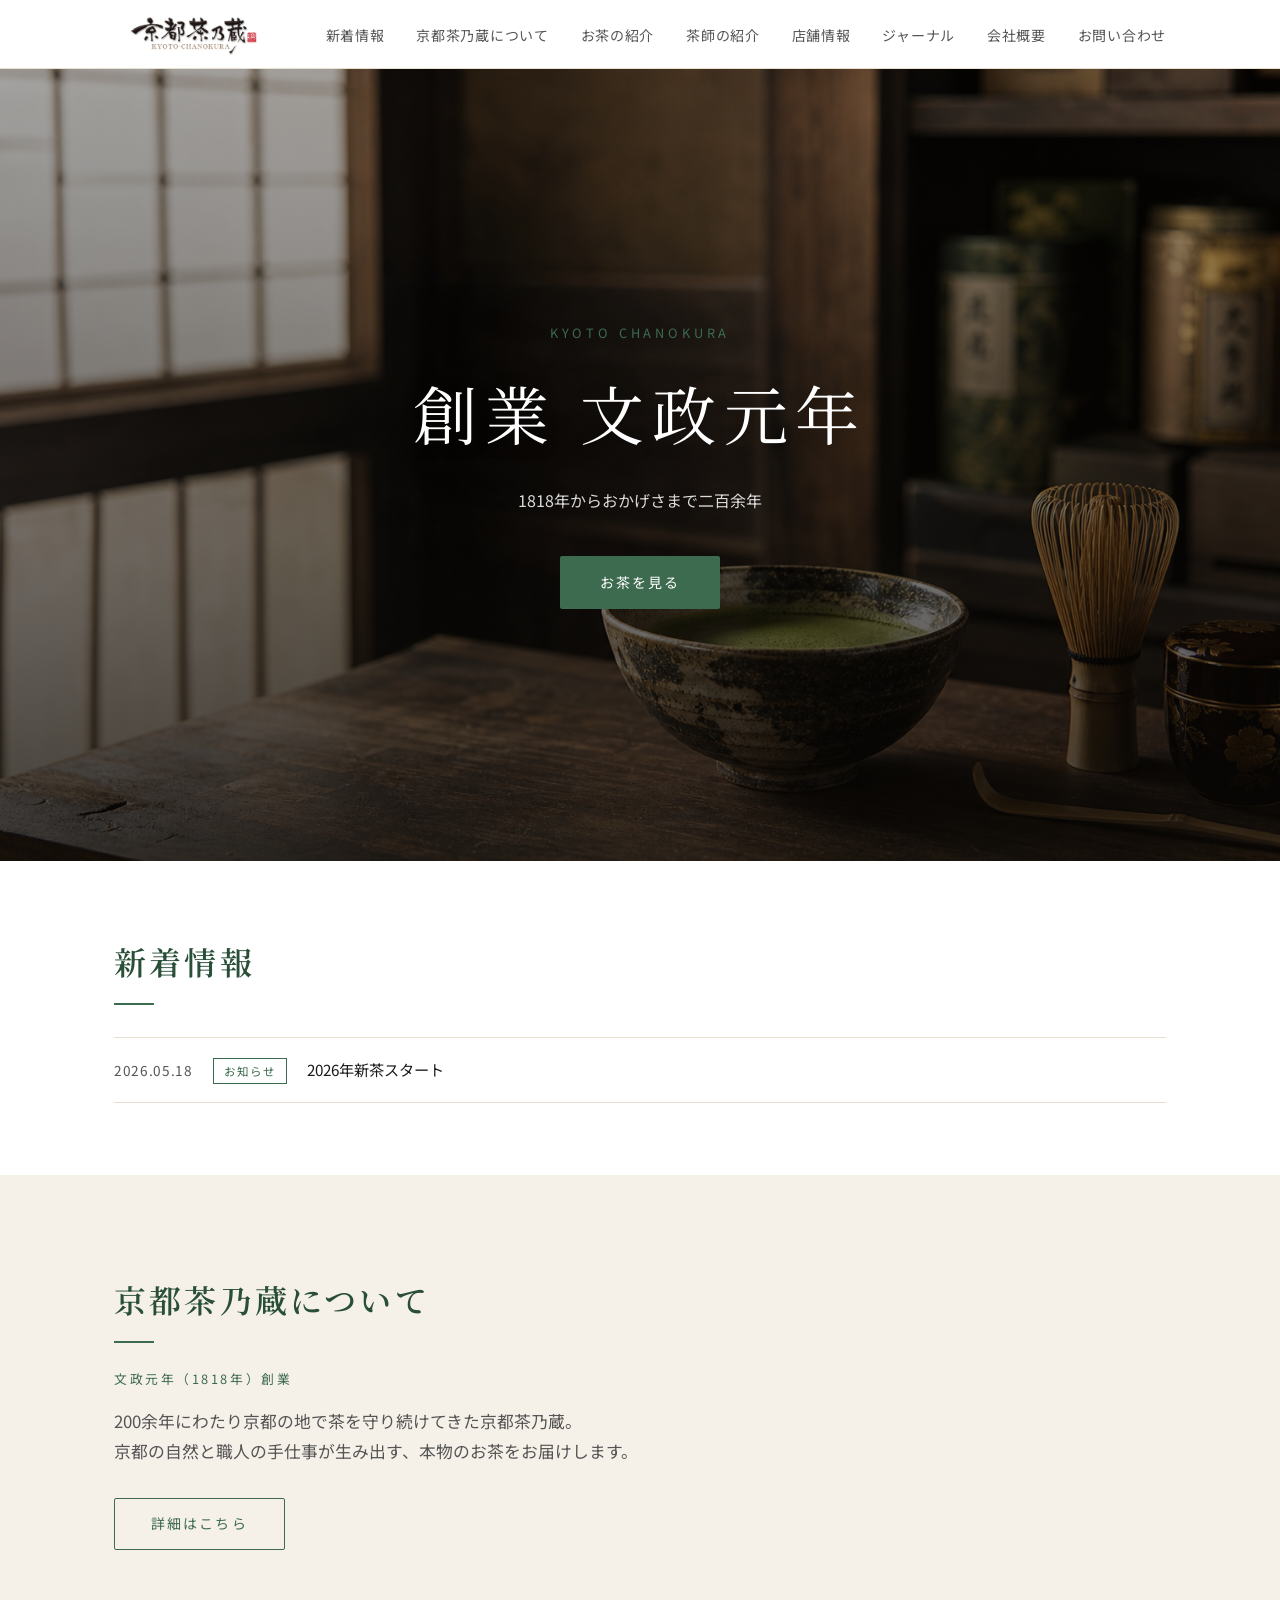
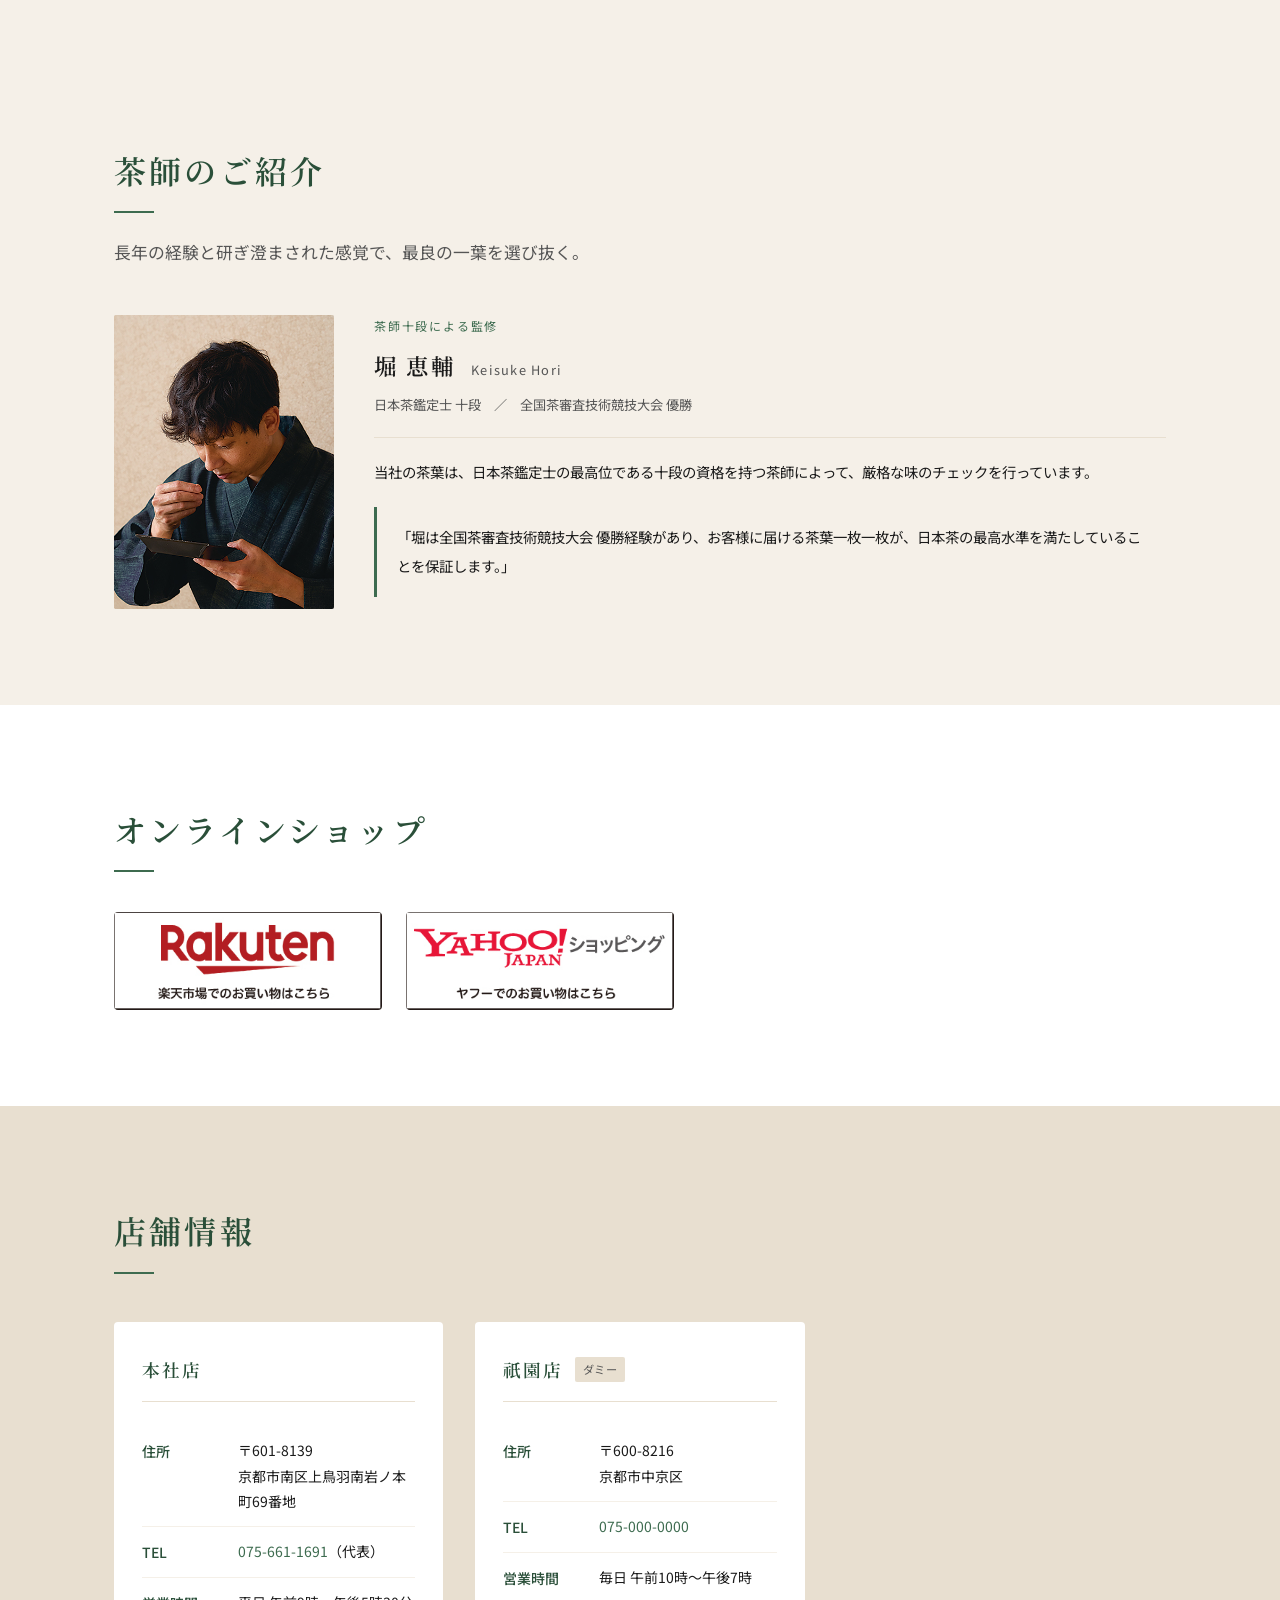
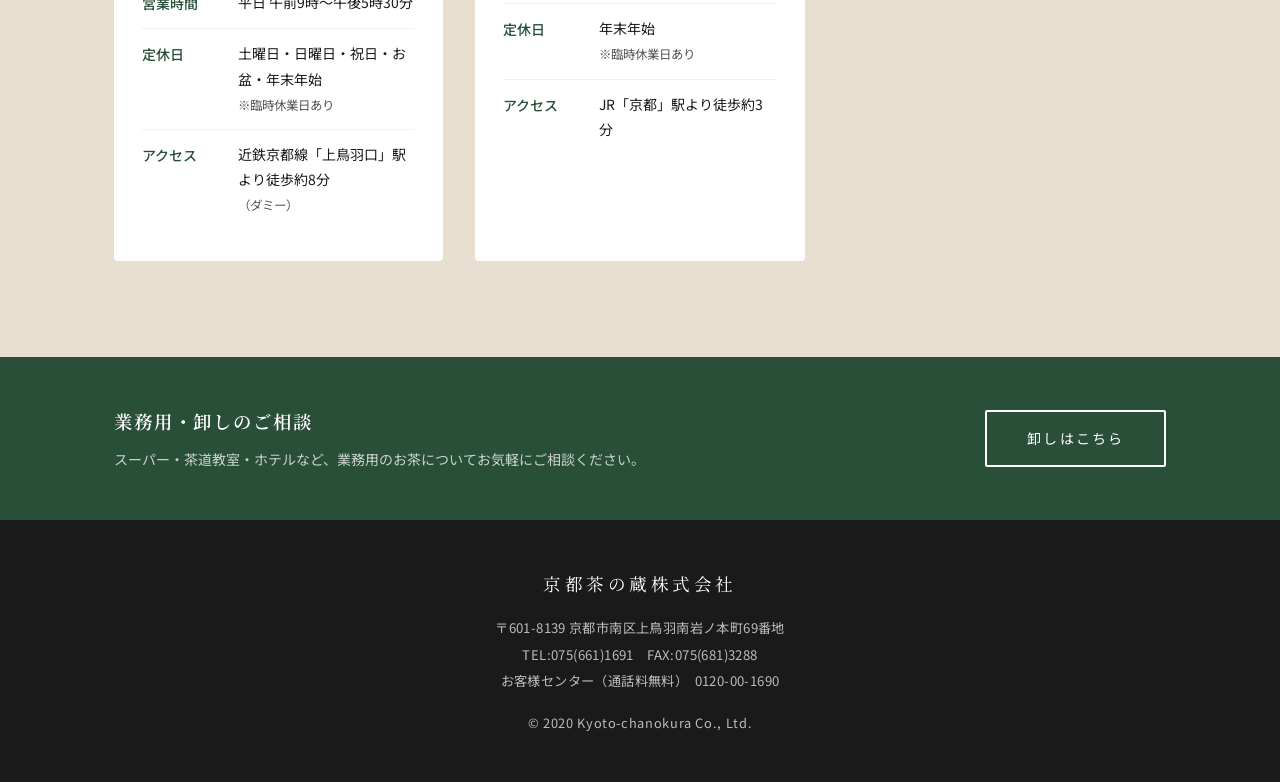
==== commit 537063bf: "Link お問い合わせ nav to mailto address Co-Authored-By: Claude Sonnet 4.6 <noreply@anthropic.com>" ====
--- a/index.html
+++ b/index.html
@@ -36,7 +36,7 @@
           <li><a href="#shop">店舗情報</a></li>
           <li><a href="journal.html">ジャーナル</a></li>
           <li><a href="company.html">会社概要</a></li>
-          <li><a href="#contact">お問い合わせ</a></li>
+          <li><a href="mailto:reception@kyoto-chanokura.co.jp">お問い合わせ</a></li>
         </ul>
       </nav>
     </div>
@@ -192,7 +192,7 @@
     <div class="container wholesale-cta-inner">
       <div class="wholesale-cta-text">
         <p class="wholesale-cta-title">業務用・卸しのご相談</p>
-        <p class="wholesale-cta-desc">料理屋・茶道教室・ホテルなど、業務用のお茶についてお気軽にご相談ください。</p>
+        <p class="wholesale-cta-desc">スーパー・茶道教室・ホテルなど、業務用のお茶についてお気軽にご相談ください。</p>
       </div>
       <a href="wholesale.html" class="btn-wholesale">卸しはこちら</a>
     </div>
--- a/css/style.css
+++ b/css/style.css
@@ -624,18 +624,17 @@
 .btn-wholesale {
   display: inline-block;
   padding: 14px 40px;
-  border: 1px solid rgba(255, 255, 255, 0.7);
+  border: 2px solid var(--color-white);
   color: var(--color-white);
   font-size: 0.875rem;
   letter-spacing: 0.15em;
   border-radius: 2px;
   white-space: nowrap;
-  transition: background 0.25s, border-color 0.25s;
+  transition: background 0.25s;
 }
 
 .btn-wholesale:hover {
-  background: rgba(255, 255, 255, 0.15);
-  border-color: var(--color-white);
+  background: rgba(255, 255, 255, 0.2);
 }
 
 @media (max-width: 640px) {
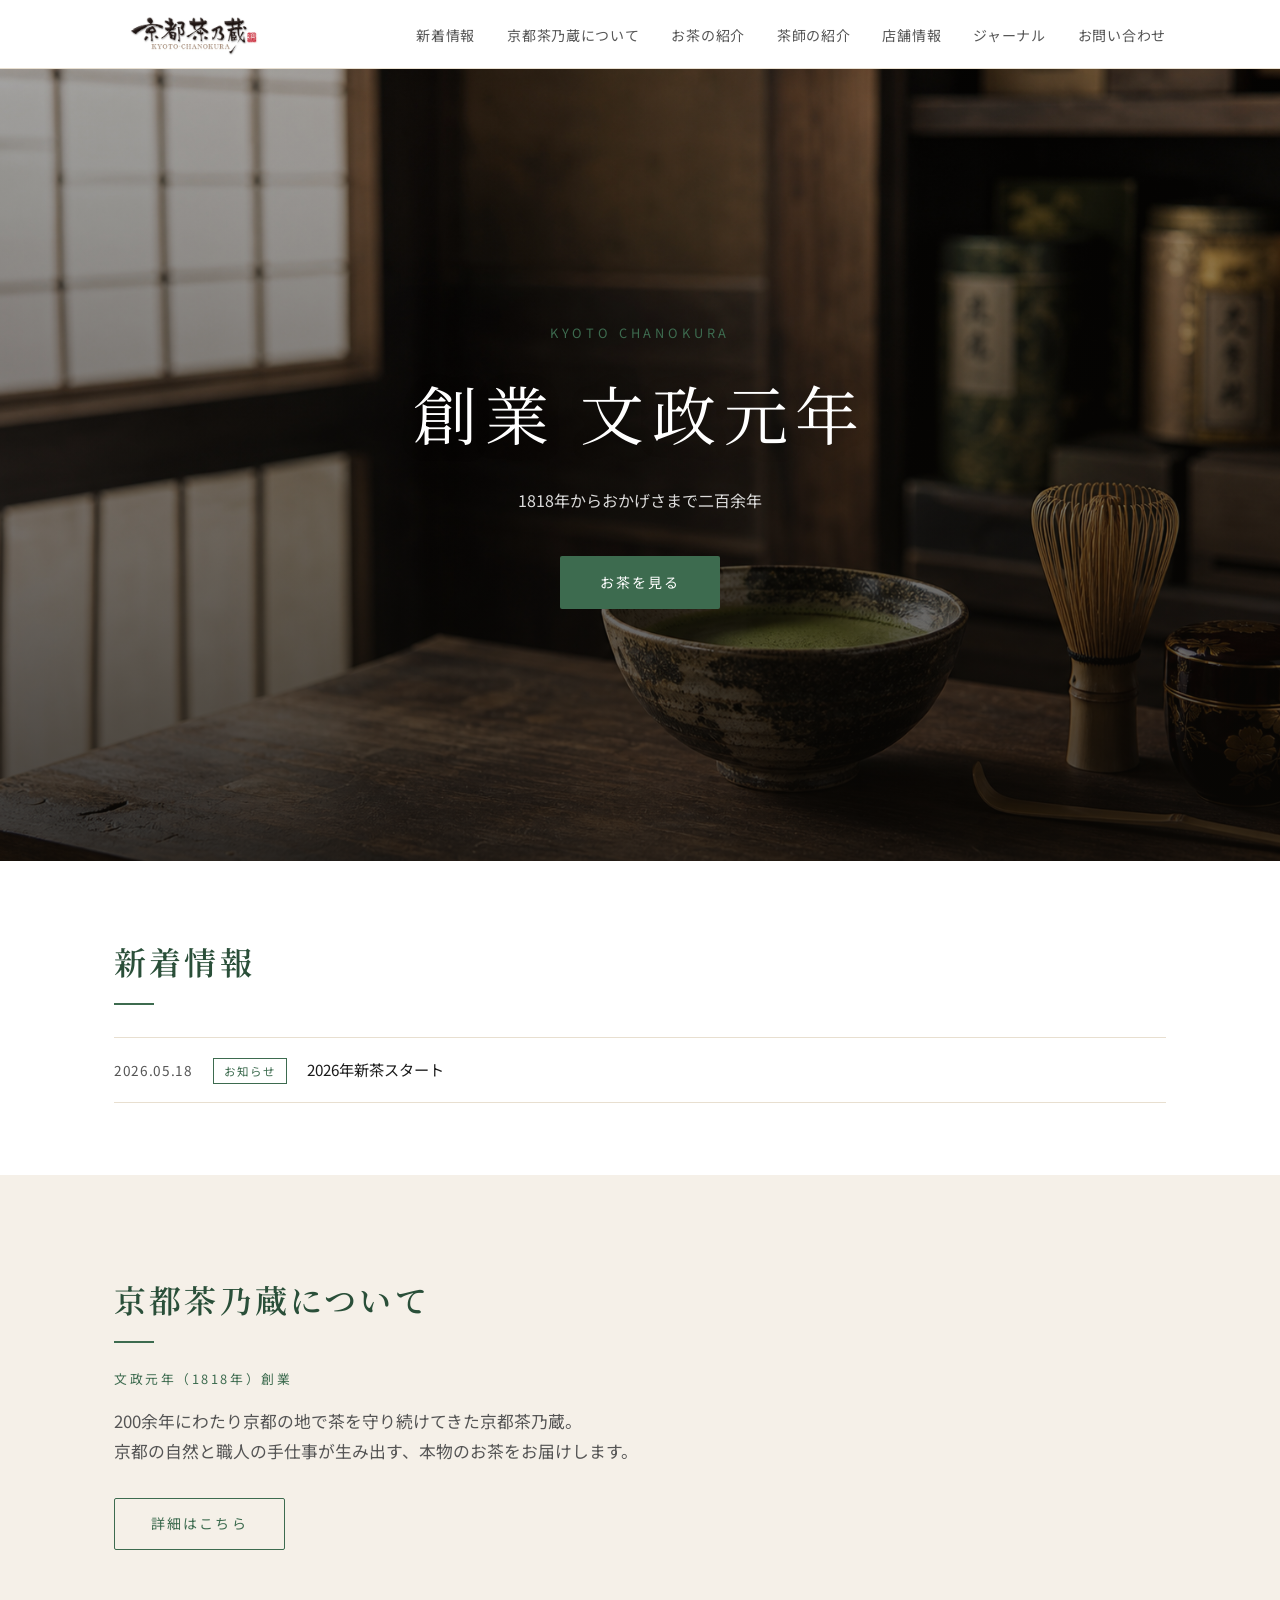
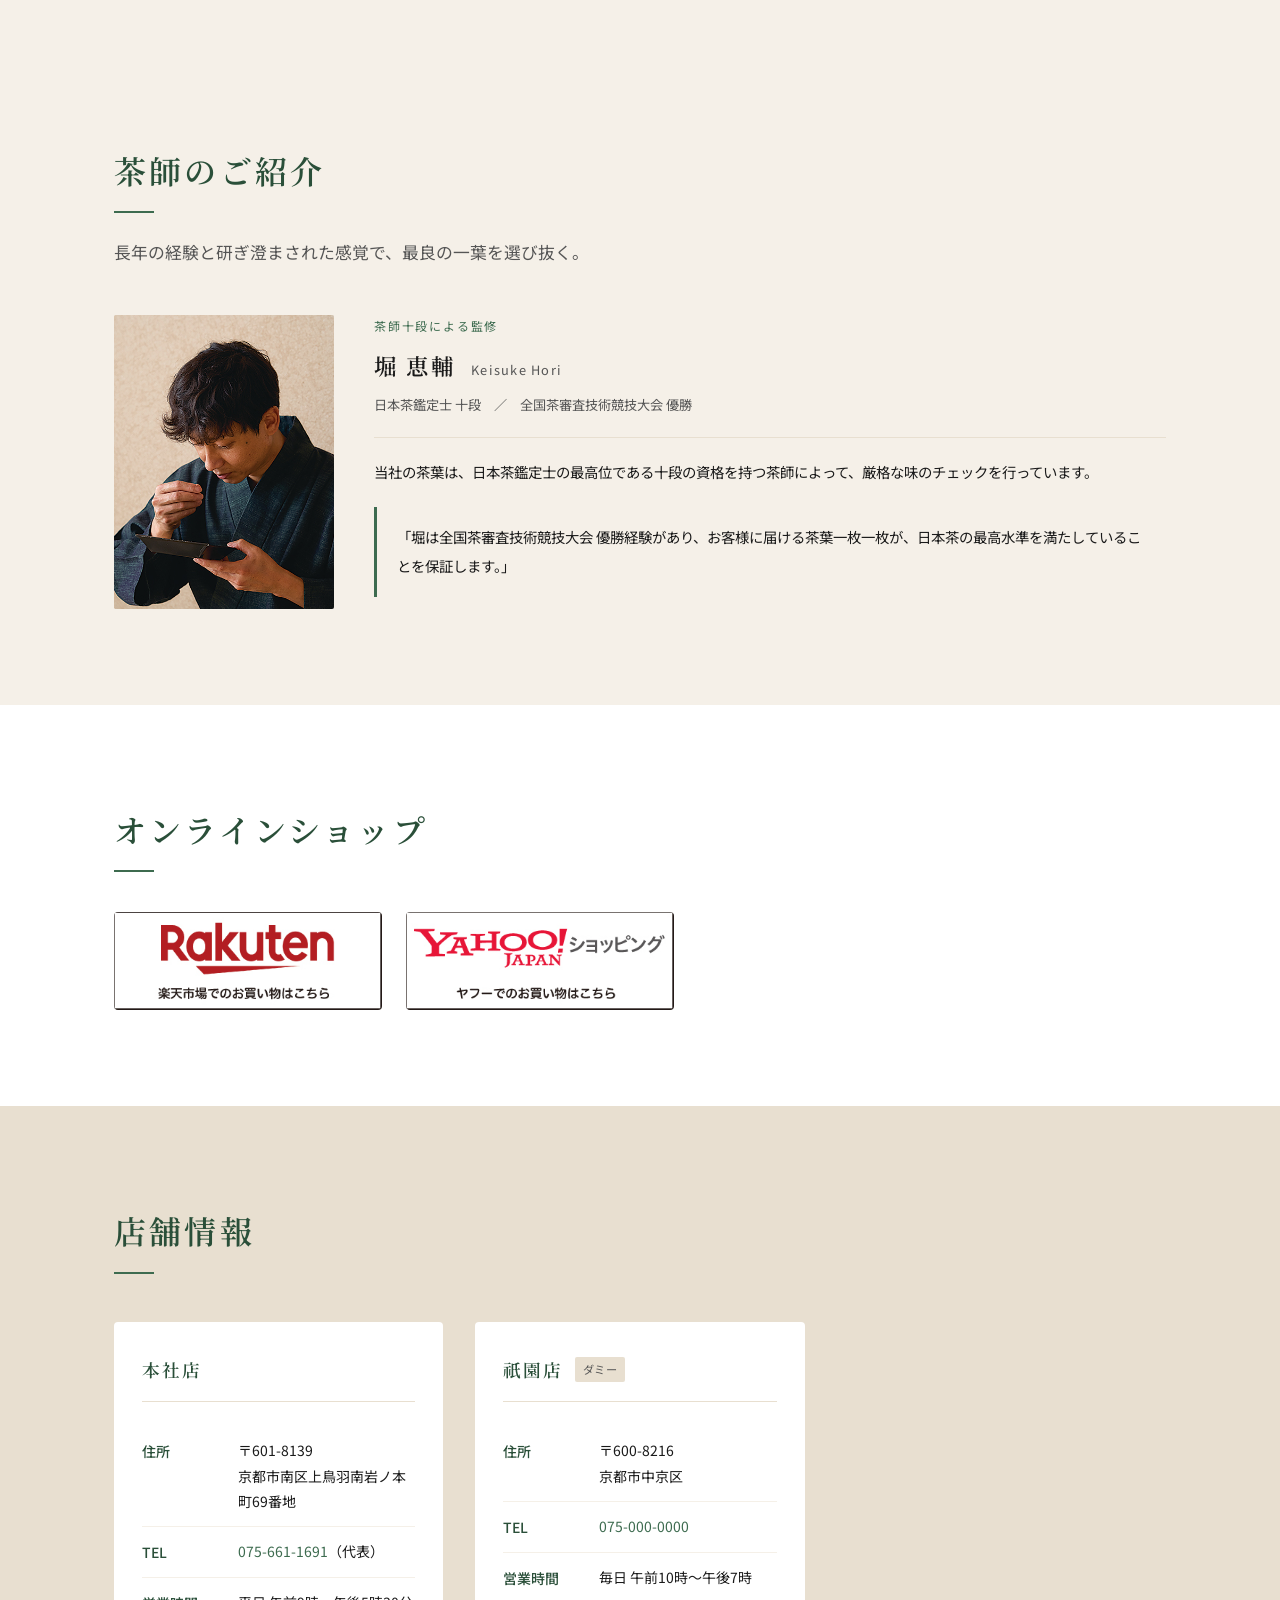
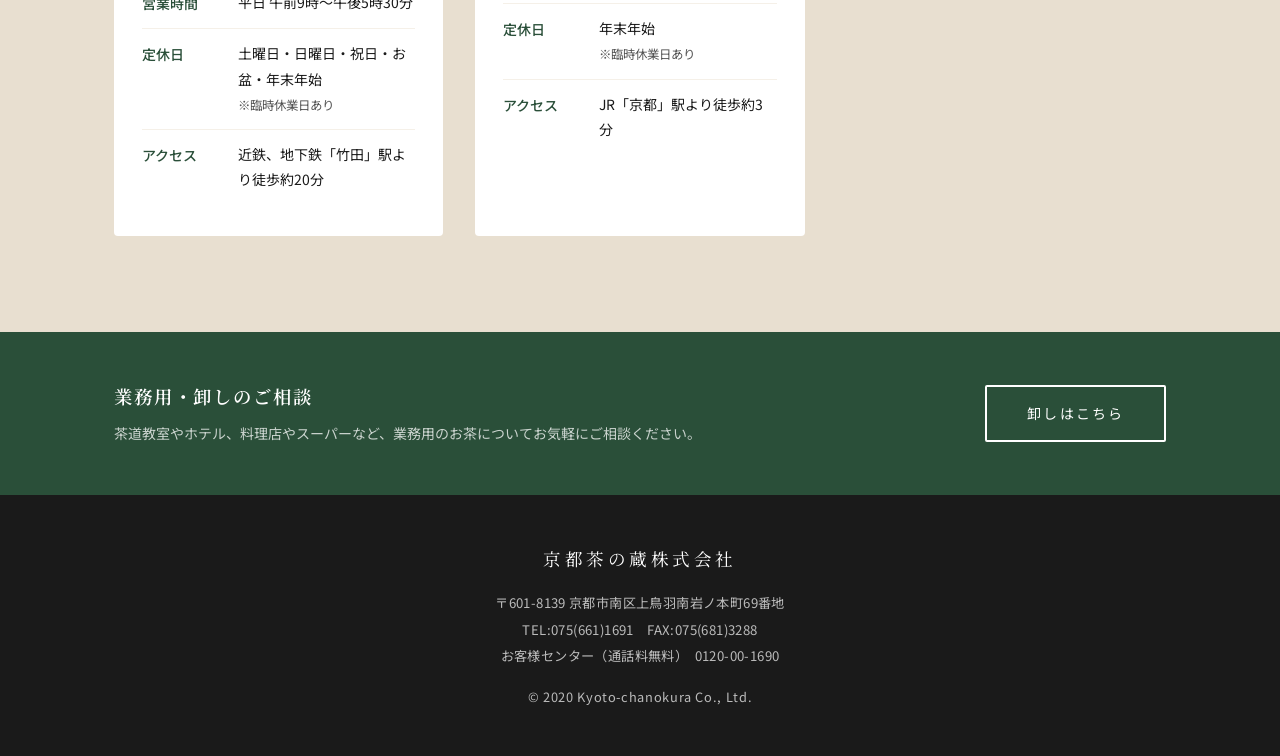
==== commit 75381434: "Merge company overview into about page, remove from nav - Add 会社概要 table to about.html after history" ====
--- a/index.html
+++ b/index.html
@@ -35,7 +35,6 @@
           <li><a href="#chashi">茶師の紹介</a></li>
           <li><a href="#shop">店舗情報</a></li>
           <li><a href="journal.html">ジャーナル</a></li>
-          <li><a href="company.html">会社概要</a></li>
           <li><a href="mailto:reception@kyoto-chanokura.co.jp">お問い合わせ</a></li>
         </ul>
       </nav>
@@ -151,12 +150,12 @@
             </div>
             <div class="shop-row">
               <dt>アクセス</dt>
-              <dd>近鉄京都線「上鳥羽口」駅より徒歩約8分<br><span class="shop-note">（ダミー）</span></dd>
+              <dd>近鉄、地下鉄「竹田」駅より徒歩約20分<br><span class="shop-note"></span></dd>
             </div>
           </dl>
         </div>
 
-        <!-- 京都駅前店（ダミー） -->
+        <!-- 祇園店（ダミー） -->
         <div class="shop-card">
           <h3 class="shop-name">祇園店<span class="shop-badge">ダミー</span></h3>
           <dl class="shop-info">
@@ -192,7 +191,7 @@
     <div class="container wholesale-cta-inner">
       <div class="wholesale-cta-text">
         <p class="wholesale-cta-title">業務用・卸しのご相談</p>
-        <p class="wholesale-cta-desc">スーパー・茶道教室・ホテルなど、業務用のお茶についてお気軽にご相談ください。</p>
+        <p class="wholesale-cta-desc">茶道教室やホテル、料理店やスーパーなど、業務用のお茶についてお気軽にご相談ください。</p>
       </div>
       <a href="wholesale.html" class="btn-wholesale">卸しはこちら</a>
     </div>
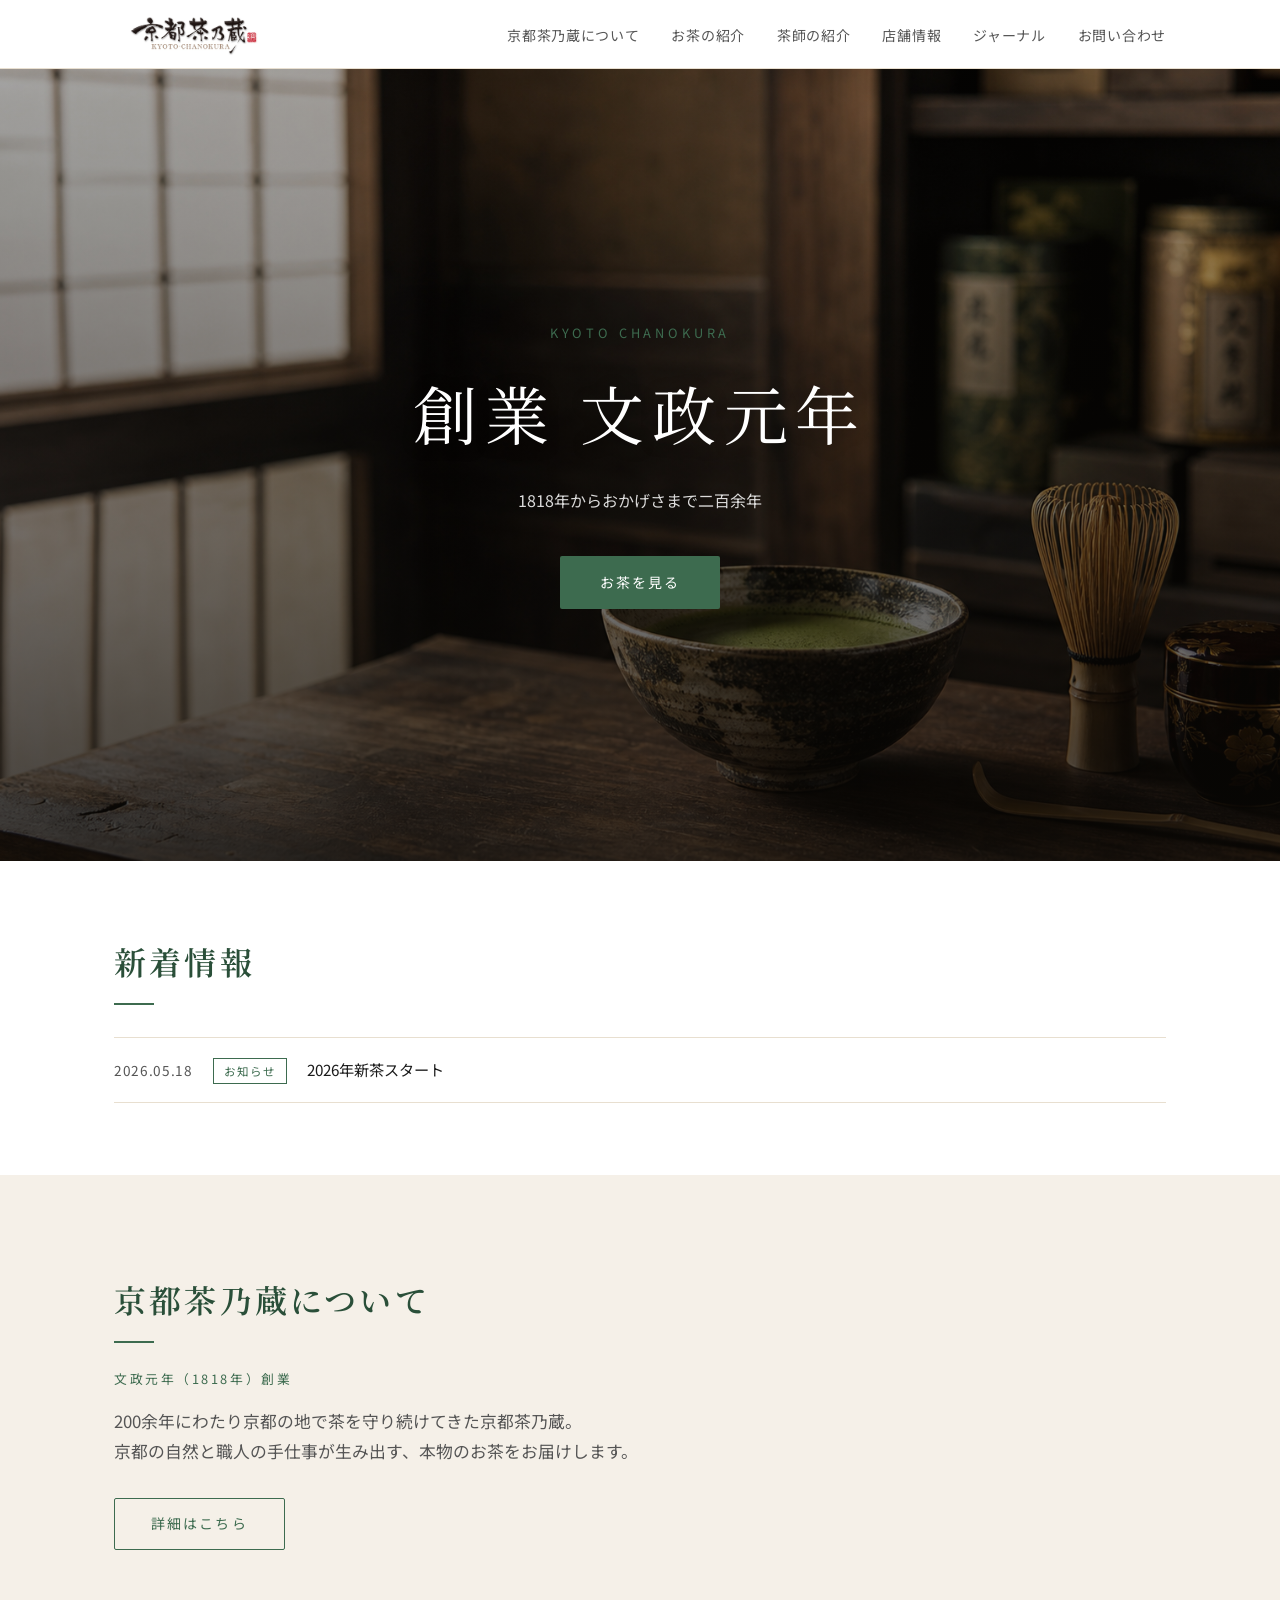
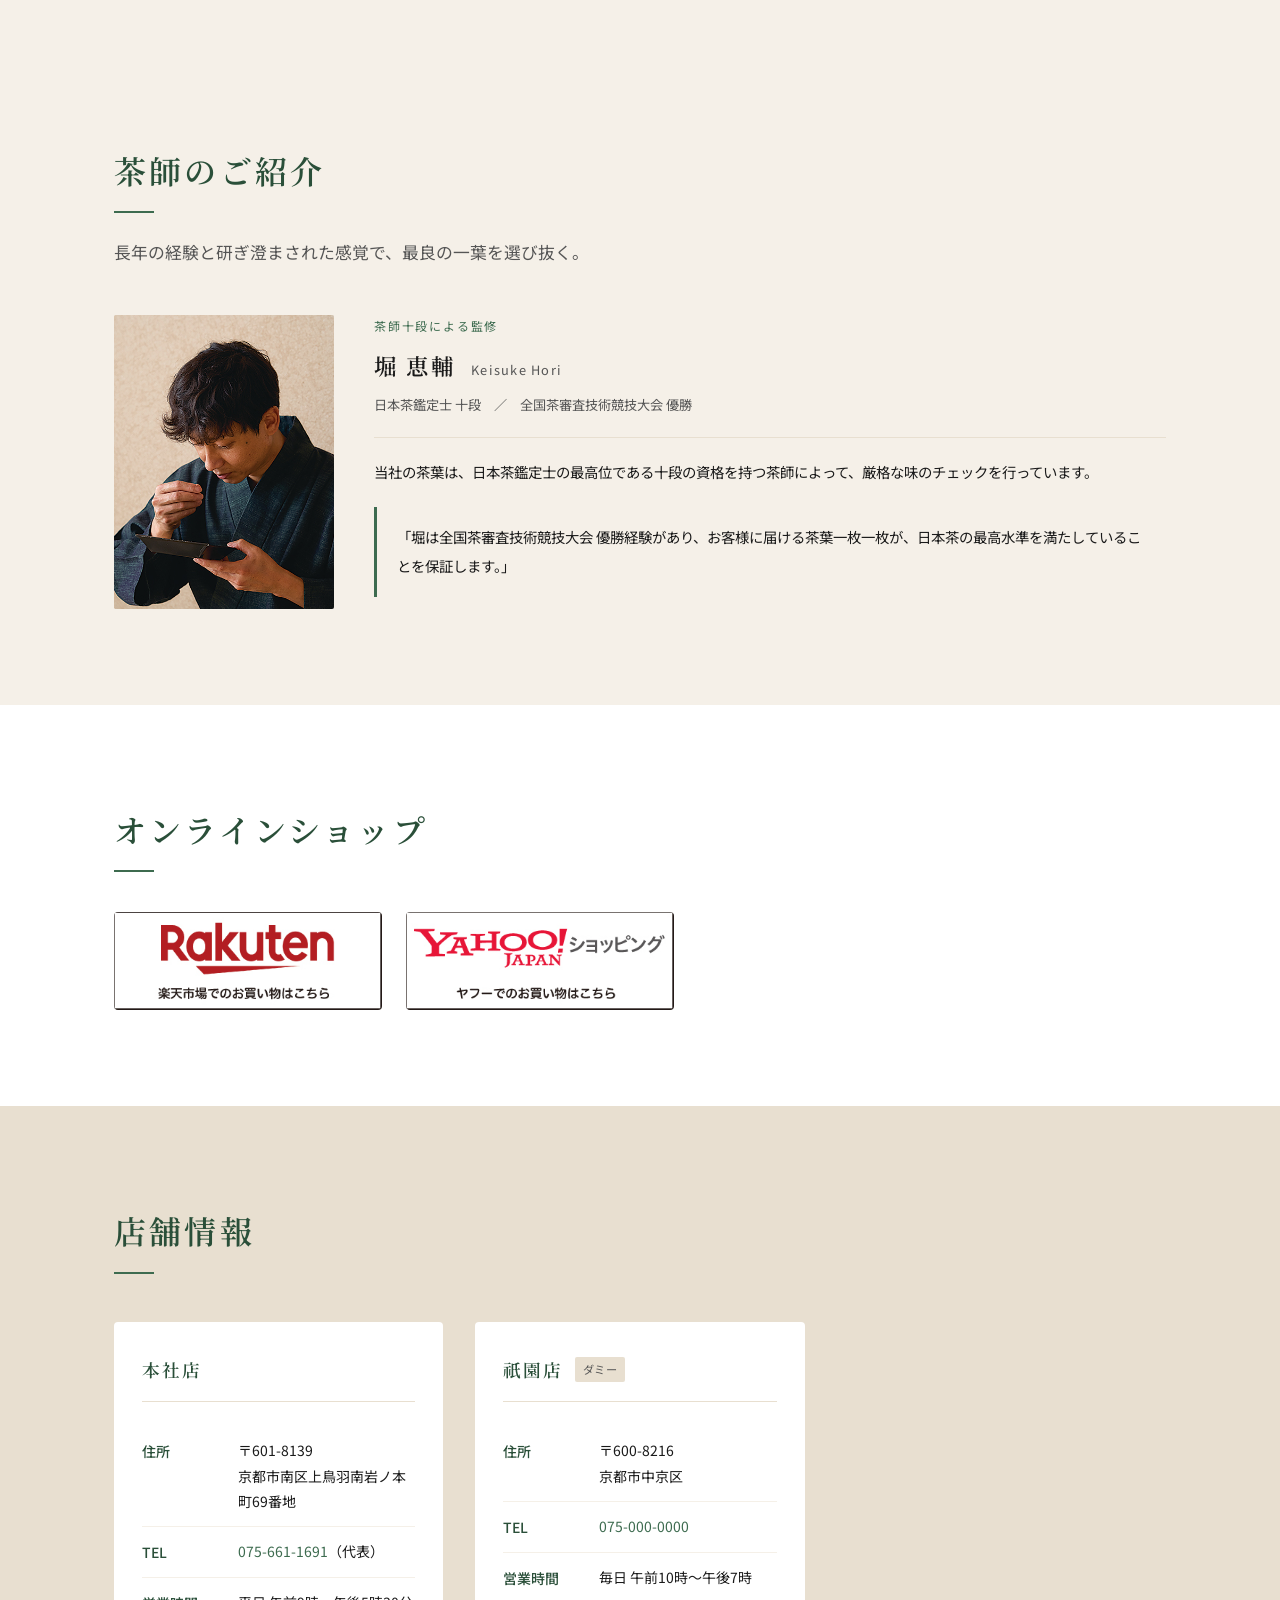
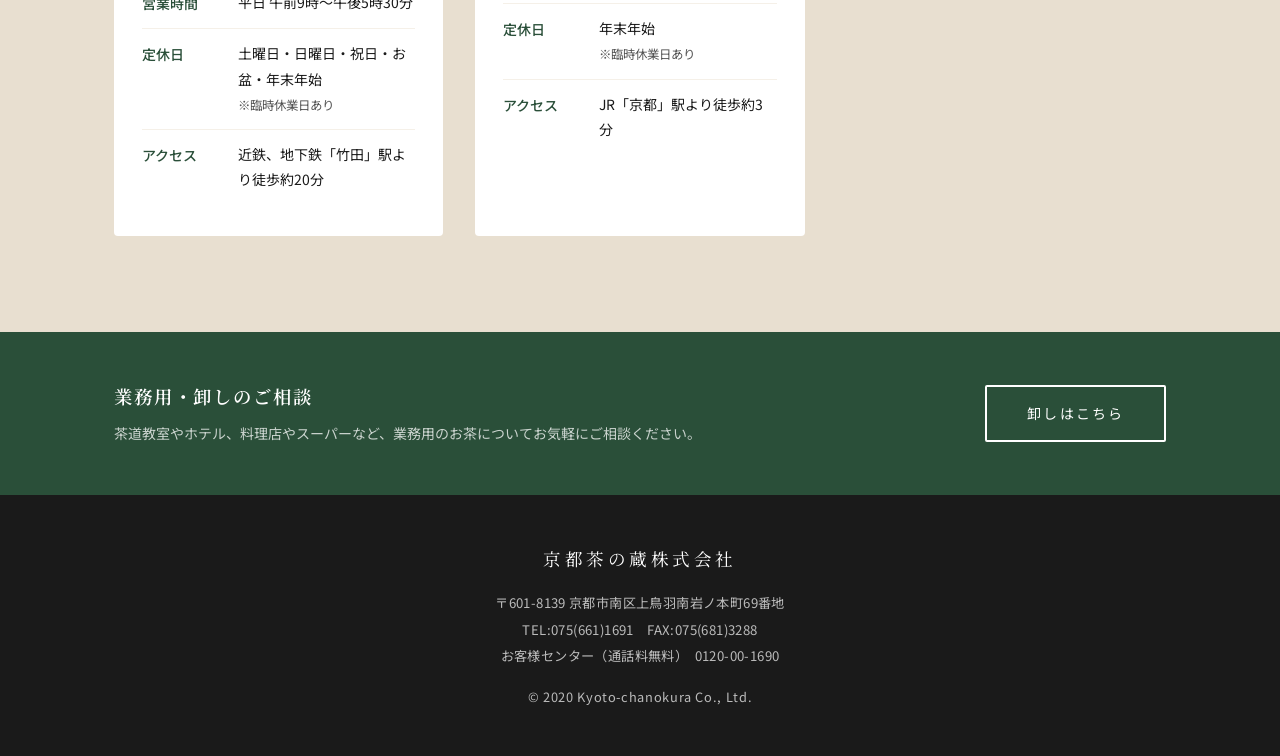
==== commit f7a8af1e: "Remove 新着情報 from global navigation Co-Authored-By: Claude Sonnet 4.6 <noreply@anthropic.com>" ====
--- a/index.html
+++ b/index.html
@@ -29,7 +29,6 @@
       </a>
       <nav class="global-nav" aria-label="メインナビゲーション">
         <ul>
-          <li><a href="#news">新着情報</a></li>
           <li><a href="about.html">京都茶乃蔵について</a></li>
           <li><a href="tea.html">お茶の紹介</a></li>
           <li><a href="#chashi">茶師の紹介</a></li>
